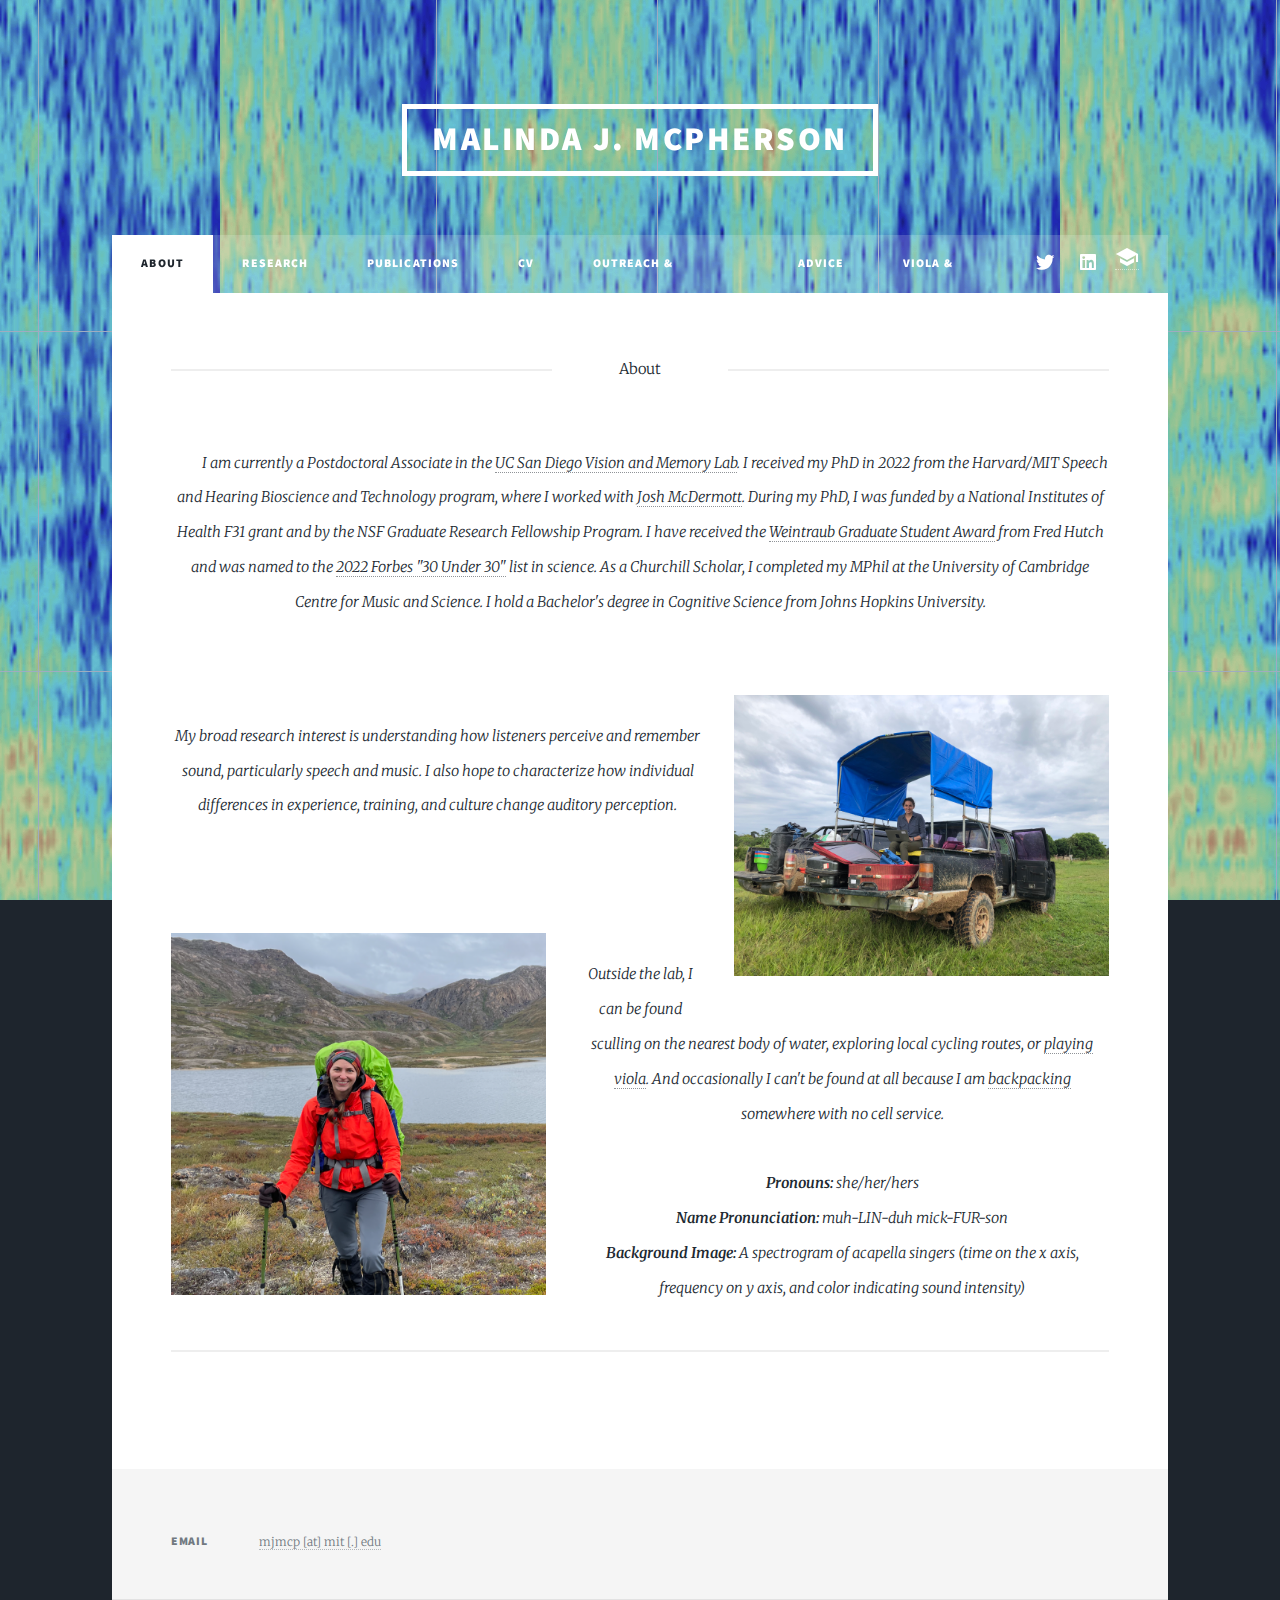
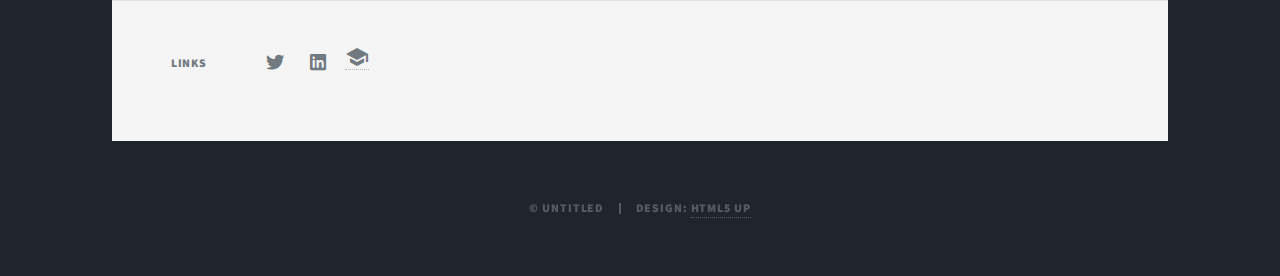
==== index.html @ 3174f9d4 "favicon2" ====
<!DOCTYPE HTML>
<!--
	Massively by HTML5 UP
	html5up.net | @ajlkn
	Free for personal and commercial use under the CCA 3.0 license (html5up.net/license)
-->
<html>
	<head>
		<title>Malinda J. McPherson</title>
		<meta charset="utf-8" />
		<meta name="viewport" content="width=device-width, initial-scale=1, user-scalable=no" />
		<link rel="stylesheet" href="assets/css/main.css" />
		<noscript><link rel="stylesheet" href="assets/css/noscript.css" /></noscript>
		 <link rel="icon" type="image/x-icon" href="/favicon.ico"/>
		<meta name="viewport" content="width=device-width, initial-scale=1">
<link href="https://fonts.googleapis.com/icon?family=Material+Icons" rel="stylesheet">
	</head>
	<body class="is-preload">

		<!-- Wrapper -->
			<div id="wrapper" class="fade-in">

				<!-- Intro -->
				<!--	<div id="intro"> -->
				<!--		<h1>Malinda J. McPherson </h1> -->
				<!--		<p>Postdoctoral Associate in the UC San Diego Department of Psychology </p> -->
				<!--		<ul class="actions"> -->
				<!--			<li><a href="#header" class="button icon solid solo fa-arrow-down scrolly">Continue</a></li> -->
				<!--		</ul> -->
				<!--	</div> -->

				<!-- Header -->
					<header id="header">
						<a href="index.html" class="logo">Malinda J. McPherson</a>
					</header>

				<!-- Nav -->
					<nav id="nav">
						<ul class="links">
							<li class="active"><a href="index.html">About</a></li>
							<li><a href="Research.html">Research</a></li>
							<li> <a href="Publications.html">Publications</a></li>
							<li><a href="CV.html">CV</a></li>
							
							<li><a href="MediaOutreach.html">Outreach & Diversity</a></li>
							<li><a href="Advice.html">Advice</a></li>
							<li><a href="ViolaHiking.html">Viola & Hiking</a></li>
							
						</ul>
						<ul class="icons">
							<li><a href="https://twitter.com/malindajmcp?lang=en" class="icon brands fa-twitter"><span class="label">Twitter</span></a></li>
							<li><a href="https://www.linkedin.com/in/malinda-mcpherson" class="icon brands fa-linkedin"><span class="label">LinkedIn</span></a></li>
							<li><a href="https://scholar.google.com/citations?user=5O_erh4AAAAJ&hl=en" <span class="material-icons">&#xe80c;</span></a></li>
						</ul>
					</nav>

				<!-- Main -->
					<div id="main">

						<!-- Featured Post -->
							<article class="post featured">
								<header class="major">
									<span class="date">About</span>
						

<p><span class="image left"><img src="https://imageio.forbes.com/specials-images/imageserve/6191e6ea2c04286531047632/0x0.jpg" alt="" /></span>  I am currently a Postdoctoral Associate in the <a href="https://bradylab.ucsd.edu/"> UC San Diego Vision and Memory Lab</a>. I received my PhD in 2022 from the Harvard/MIT Speech and Hearing Bioscience and Technology program, where I worked with <a href="https://mcdermottlab.mit.edu/" >Josh McDermott</a>. During my PhD, I was funded by a National Institutes of Health F31 grant and by the NSF Graduate Research Fellowship Program. I have received the <a href="
https://www.fredhutch.org/en/research/divisions/basic-sciences-division/weintraub-graduate-student-award.html?gclid=Cj0KCQjwio6XBhCMARIsAC0u9aFfVihyy6JVhM_J-ZXAPokF44Lh88xKuWOvXRa7j6eQ55IfFQcJ9gwaAkeOEALw_wcB" >Weintraub Graduate Student Award</a> from Fred Hutch and was named to the <a href="https://www.forbes.com/profile/malinda-mcpherson/" >2022 Forbes "30 Under 30"</a> list in science. As a Churchill Scholar, I completed my MPhil at the University of Cambridge Centre for Music and Science. I hold a Bachelor's degree in Cognitive Science from Johns Hopkins University.<br> <br></p>

									
<p><span class="image right"><img src="HikingPhotos/IMG_3523.jpeg" alt="" /></span> <br> My broad research interest is understanding how listeners perceive and remember sound, particularly speech and music. I also hope to characterize how individual differences in experience, training, and culture change auditory perception. <br>  <br>  <br></a> 


									</p>
									<p><span class="image left"><img src="images/HIking.png" alt="" /></span> <br>  Outside the lab, I can be found sculling on the nearest body of water, exploring local cycling routes, or <a href="https://www.malindajmcpherson.com/ViolaHiking.html">playing viola</a>. And occasionally I can't be found at all because I am <a href="https://www.malindajmcpherson.com/ViolaHiking.html#hiking">backpacking</a> somewhere with no cell service. 
<br> <br> 
										<b>Pronouns: </b>she/her/hers
										
										 <br>
										<b>Name Pronunciation: </b> muh-LIN-duh mick-FUR-son
										<br> 
										<i> <b>Background Image: </b>A spectrogram of acapella singers (time on the x axis, frequency on y axis, and color indicating sound intensity)</i>
									</p>

									<hr />
									
								</header>
								
							</article>

						

						<!-- Footer -->
							

					</div>

				<!-- Footer -->
					<footer id="footer">
						<!--<section>
							<form method="post" action="#">
								<div class="fields">
									<div class="field">
										<label for="name">Name</label>
										<input type="text" name="name" id="name" />
									</div>
									<div class="field">
										<label for="email">Email</label>
										<input type="text" name="email" id="email" />
									</div>
									<div class="field">
										<label for="message">Message</label>
										<textarea name="message" id="message" rows="3"></textarea>
									</div>
								</div>
								<ul class="actions">
									<li><input type="submit" value="Send Message" /></li>
								</ul>
							</form>
						</section>  -->
						<section class="split contact">
						<!--	<section class="alt">
								<h3>Address</h3>
								<p>1234 Somewhere Road #87257<br />
								Nashville, TN 00000-0000</p>
							</section>
							<section>
								<h3>Phone</h3>
								<p><a href="#">(000) 000-0000</a></p>
							</section> -->
							<section>
								<h3>Email</h3>
								<p><a href="#">mjmcp [at] mit [.] edu</a></p>
							</section>
							<section>
								<h3>Links</h3>
								<ul class="icons">
							<li><a href="https://twitter.com/malindajmcp?lang=en" class="icon brands fa-twitter"><span class="label">Twitter</span></a></li>
							<li><a href="https://www.linkedin.com/in/malinda-mcpherson" class="icon brands fa-linkedin"><span class="label">LinkedIn</span></a></li>
							<li><a href="https://scholar.google.com/citations?user=5O_erh4AAAAJ&hl=en" <span class="material-icons">&#xe80c;</span></a></li>
						</ul>
							</section>
						</section>
					</footer>

				<!-- Copyright -->
					<div id="copyright">
						<ul><li>&copy; Untitled</li><li>Design: <a href="https://html5up.net">HTML5 UP</a></li></ul>
					</div>

			</div>

		<!-- Scripts -->
			<script src="assets/js/jquery.min.js"></script>
			<script src="assets/js/jquery.scrollex.min.js"></script>
			<script src="assets/js/jquery.scrolly.min.js"></script>
			<script src="assets/js/browser.min.js"></script>
			<script src="assets/js/breakpoints.min.js"></script>
			<script src="assets/js/util.js"></script>
			<script src="assets/js/main.js"></script>

	</body>
</html>
---- assets/css/main.css ----
@import url(fontawesome-all.min.css);
@import url("https://fonts.googleapis.com/css?family=Merriweather:300,700,300italic,700italic|Source+Sans+Pro:900");

/*
	Massively by HTML5 UP
	html5up.net | @ajlkn
	Free for personal and commercial use under the CCA 3.0 license (html5up.net/license)
*/

html, body, div, span, applet, object,
iframe, h1, h2, h3, h4, h5, h6, p, blockquote,
pre, a, abbr, acronym, address, big, cite,
code, del, dfn, em, img, ins, kbd, q, s, samp,
small, strike, strong, sub, sup, tt, var, b,
u, i, center, dl, dt, dd, ol, ul, li, fieldset,
form, label, legend, table, caption, tbody,
tfoot, thead, tr, th, td, article, aside,
canvas, details, embed, figure, figcaption,
footer, header, hgroup, menu, nav, output, ruby,
section, summary, time, mark, audio, video {
	margin: 0;
	padding: 0;
	border: 0;
	font-size: 100%;
	font: inherit;
	vertical-align: baseline;}

article, aside, details, figcaption, figure,
footer, header, hgroup, menu, nav, section {
	display: block;}

body {
	line-height: .5;
}

ol, ul {
	list-style: none;
}

blockquote, q {
	quotes: none;
}

	blockquote:before, blockquote:after, q:before, q:after {
		content: '';
		content: none;
	}

table {
	border-collapse: collapse;
	border-spacing: 0;
}

body {
	-webkit-text-size-adjust: none;
}

mark {
	background-color: transparent;
	color: inherit;
}

input::-moz-focus-inner {
	border: 0;
	padding: 0;
}

input, select, textarea {
	-moz-appearance: none;
	-webkit-appearance: none;
	-ms-appearance: none;
	appearance: none;
}

/* Basic */

	@-ms-viewport {
		width: device-width;
	}

	body {
		-ms-overflow-style: scrollbar;
	}

	@media screen and (max-width: 480px) {

		html, body {
			min-width: 320px;
		}

	}

	html {
		box-sizing: border-box;
	}

	*, *:before, *:after {
		box-sizing: inherit;
	}

	body {
		background-color: #1e252d;
	}

		body.is-preload *, body.is-preload *:before, body.is-preload *:after {
			-moz-animation: none !important;
			-webkit-animation: none !important;
			-ms-animation: none !important;
			animation: none !important;
			-moz-transition: none !important;
			-webkit-transition: none !important;
			-ms-transition: none !important;
			transition: none !important;
		}

/* Type */

	html {
		font-size: 16pt;
	}

		@media screen and (max-width: 1680px) {

			html {
				font-size: 12pt;
			}

		}

		@media screen and (max-width: 1280px) {

			html {
				font-size: 11pt;
			}

		}

		@media screen and (max-width: 360px) {

			html {
				font-size: 10pt;
			}

		}

	body {
		color: #212931;
	}

	body, input, select, textarea {
		font-family: "Merriweather", Georgia, serif;
		font-weight: 300;
		font-size: 1rem;
		line-height: 2.375;
	}

	a {
		-moz-transition: color 0.2s ease-in-out, background-color 0.2s ease-in-out, border-color 0.2s ease-in-out, box-shadow 0.2s ease-in-out;
		-webkit-transition: color 0.2s ease-in-out, background-color 0.2s ease-in-out, border-color 0.2s ease-in-out, box-shadow 0.2s ease-in-out;
		-ms-transition: color 0.2s ease-in-out, background-color 0.2s ease-in-out, border-color 0.2s ease-in-out, box-shadow 0.2s ease-in-out;
		transition: color 0.2s ease-in-out, background-color 0.2s ease-in-out, border-color 0.2s ease-in-out, box-shadow 0.2s ease-in-out;
		border-bottom: dotted 1px;
		text-decoration: none;
	}

		a:hover {
			border-bottom-color: transparent;
		}

	strong, b {
		font-weight: 600;
	}

	em, i {
		font-style: italic;
	}

	p {
		text-align: justify;
		margin: 0 0 2rem 0;
	}

	h1, h2, h3, h4, h5, h6 {
		font-family: "Source Sans Pro", Helvetica, sans-serif;
		font-weight: 900;
		line-height: 1.5;
		letter-spacing: 0.075em;
		text-transform: uppercase;
		margin: 0 0 1rem 0;
	}

		h1 a, h2 a, h3 a, h4 a, h5 a, h6 a {
			border-bottom: 0;
			color: inherit;
			text-decoration: none;
		}

	h1 {
		font-size: 4rem;
		line-height: 1.1;
		margin: 0 0 2rem 0;
	}

	h2 {
		font-size: 1.75rem;
		line-height: 1.3;
		margin: 0 0 1.5rem 0;
	}

	h3 {
		font-size: 1.25rem;
		margin: 0 0 1.5rem 0;
	}

	h4 {
		font-size: 1rem;
	}

	h5 {
		font-size: 0.9rem;
	}

	h6 {
		font-size: 0.8rem;
	}

	sub {
		font-size: 0.8rem;
		position: relative;
		top: 0.5rem;
	}

	sup {
		font-size: 0.8rem;
		position: relative;
		top: -0.5rem;
	}

	blockquote {
		border-left: solid 4px;
		font-style: normal;
		margin: 0 0 2rem 0;
		line-height: normal;
		padding: 0.5rem 0 0.5rem 2rem;
	}

	code {
		border: solid 2px;
		font-family: "Courier New", monospace;
		font-size: 0.9rem;
		margin: 0 0.25rem;
		padding: 0.25rem 0.65rem;
	}

	pre {
		-webkit-overflow-scrolling: touch;
		font-family: "Courier New", monospace;
		font-size: 0.9rem;
		margin: 0 0 2rem 0;
	}

		pre code {
			display: block;
			line-height: 1.75;
			padding: 1rem 1.5rem;
			overflow-x: auto;
		}

	hr {
		border: 0;
		border-bottom: solid 2px;
		margin: 3rem 0;
	}

		hr.major {
			margin: 5rem 0;
		}

	.align-left {
		text-align: left;
	}

	.align-center {
		text-align: center;
	}

	.align-right {
		text-align: right;
	}

	input, select, textarea {
		color: #212931;
	}

	a {
		color: #212931;
		border-bottom-color: rgba(33, 41, 49, 0.5);
	}

		a:hover {
			border-bottom-color: transparent;
			color: #18bfef !important;
		}

	strong, b {
		color: #212931;
	}

	h1, h2, h3, h4, h5, h6 {
		color: #212931;
	}

	blockquote {
		border-left-color: #eeeeee;
	}

	code {
		background: rgba(220, 220, 220, 0.25);
		border-color: #eeeeee;
	}

	hr {
		border-bottom-color: #eeeeee;
	}

/* Row */

	.row {
		display: flex;
		flex-wrap: wrap;
		box-sizing: border-box;
		align-items: stretch;
	}

		.row > * {
			box-sizing: border-box;
		}

		.row.gtr-uniform > * > :last-child {
			margin-bottom: 0;
		}

		.row.aln-left {
			justify-content: flex-start;
		}

		.row.aln-center {
			justify-content: center;
		}

		.row.aln-right {
			justify-content: flex-end;
		}

		.row.aln-top {
			align-items: flex-start;
		}

		.row.aln-middle {
			align-items: center;
		}

		.row.aln-bottom {
			align-items: flex-end;
		}

		.row > .imp {
			order: -1;
		}

		.row > .col-1 {
			width: 8.33333%;
		}

		.row > .off-1 {
			margin-left: 8.33333%;
		}

		.row > .col-2 {
			width: 16.66667%;
		}

		.row > .off-2 {
			margin-left: 16.66667%;
		}

		.row > .col-3 {
			width: 25%;
		}

		.row > .off-3 {
			margin-left: 25%;
		}

		.row > .col-4 {
			width: 33.33333%;
		}

		.row > .off-4 {
			margin-left: 33.33333%;
		}

		.row > .col-5 {
			width: 41.66667%;
		}

		.row > .off-5 {
			margin-left: 41.66667%;
		}

		.row > .col-6 {
			width: 50%;
		}

		.row > .off-6 {
			margin-left: 50%;
		}

		.row > .col-7 {
			width: 58.33333%;
		}

		.row > .off-7 {
			margin-left: 58.33333%;
		}

		.row > .col-8 {
			width: 66.66667%;
		}

		.row > .off-8 {
			margin-left: 66.66667%;
		}

		.row > .col-9 {
			width: 75%;
		}

		.row > .off-9 {
			margin-left: 75%;
		}

		.row > .col-10 {
			width: 83.33333%;
		}

		.row > .off-10 {
			margin-left: 83.33333%;
		}

		.row > .col-11 {
			width: 91.66667%;
		}

		.row > .off-11 {
			margin-left: 91.66667%;
		}

		.row > .col-12 {
			width: 100%;
		}

		.row > .off-12 {
			margin-left: 100%;
		}

		.row.gtr-0 {
			margin-top: 0;
			margin-left: 0rem;
		}

			.row.gtr-0 > * {
				padding: 0 0 0 0rem;
			}

			.row.gtr-0.gtr-uniform {
				margin-top: 0rem;
			}

				.row.gtr-0.gtr-uniform > * {
					padding-top: 0rem;
				}

		.row.gtr-25 {
			margin-top: 0;
			margin-left: -0.375rem;
		}

			.row.gtr-25 > * {
				padding: 0 0 0 0.375rem;
			}

			.row.gtr-25.gtr-uniform {
				margin-top: -0.375rem;
			}

				.row.gtr-25.gtr-uniform > * {
					padding-top: 0.375rem;
				}

		.row.gtr-50 {
			margin-top: 0;
			margin-left: -0.75rem;
		}

			.row.gtr-50 > * {
				padding: 0 0 0 0.75rem;
			}

			.row.gtr-50.gtr-uniform {
				margin-top: -0.75rem;
			}

				.row.gtr-50.gtr-uniform > * {
					padding-top: 0.75rem;
				}

		.row {
			margin-top: 0;
			margin-left: -1.5rem;
		}

			.row > * {
				padding: 0 0 0 1.5rem;
			}

			.row.gtr-uniform {
				margin-top: -1.5rem;
			}

				.row.gtr-uniform > * {
					padding-top: 1.5rem;
				}

		.row.gtr-150 {
			margin-top: 0;
			margin-left: -2.25rem;
		}

			.row.gtr-150 > * {
				padding: 0 0 0 2.25rem;
			}

			.row.gtr-150.gtr-uniform {
				margin-top: -2.25rem;
			}

				.row.gtr-150.gtr-uniform > * {
					padding-top: 2.25rem;
				}

		.row.gtr-200 {
			margin-top: 0;
			margin-left: -3rem;
		}

			.row.gtr-200 > * {
				padding: 0 0 0 3rem;
			}

			.row.gtr-200.gtr-uniform {
				margin-top: -3rem;
			}

				.row.gtr-200.gtr-uniform > * {
					padding-top: 3rem;
				}

		@media screen and (max-width: 1680px) {

			.row {
				display: flex;
				flex-wrap: wrap;
				box-sizing: border-box;
				align-items: stretch;
			}

				.row > * {
					box-sizing: border-box;
				}

				.row.gtr-uniform > * > :last-child {
					margin-bottom: 0;
				}

				.row.aln-left {
					justify-content: flex-start;
				}

				.row.aln-center {
					justify-content: center;
				}

				.row.aln-right {
					justify-content: flex-end;
				}

				.row.aln-top {
					align-items: flex-start;
				}

				.row.aln-middle {
					align-items: center;
				}

				.row.aln-bottom {
					align-items: flex-end;
				}

				.row > .imp-xlarge {
					order: -1;
				}

				.row > .col-1-xlarge {
					width: 8.33333%;
				}

				.row > .off-1-xlarge {
					margin-left: 8.33333%;
				}

				.row > .col-2-xlarge {
					width: 16.66667%;
				}

				.row > .off-2-xlarge {
					margin-left: 16.66667%;
				}

				.row > .col-3-xlarge {
					width: 25%;
				}

				.row > .off-3-xlarge {
					margin-left: 25%;
				}

				.row > .col-4-xlarge {
					width: 33.33333%;
				}

				.row > .off-4-xlarge {
					margin-left: 33.33333%;
				}

				.row > .col-5-xlarge {
					width: 41.66667%;
				}

				.row > .off-5-xlarge {
					margin-left: 41.66667%;
				}

				.row > .col-6-xlarge {
					width: 50%;
				}

				.row > .off-6-xlarge {
					margin-left: 50%;
				}

				.row > .col-7-xlarge {
					width: 58.33333%;
				}

				.row > .off-7-xlarge {
					margin-left: 58.33333%;
				}

				.row > .col-8-xlarge {
					width: 66.66667%;
				}

				.row > .off-8-xlarge {
					margin-left: 66.66667%;
				}

				.row > .col-9-xlarge {
					width: 75%;
				}

				.row > .off-9-xlarge {
					margin-left: 75%;
				}

				.row > .col-10-xlarge {
					width: 83.33333%;
				}

				.row > .off-10-xlarge {
					margin-left: 83.33333%;
				}

				.row > .col-11-xlarge {
					width: 91.66667%;
				}

				.row > .off-11-xlarge {
					margin-left: 91.66667%;
				}

				.row > .col-12-xlarge {
					width: 100%;
				}

				.row > .off-12-xlarge {
					margin-left: 100%;
				}

				.row.gtr-0 {
					margin-top: 0;
					margin-left: 0rem;
				}

					.row.gtr-0 > * {
						padding: 0 0 0 0rem;
					}

					.row.gtr-0.gtr-uniform {
						margin-top: 0rem;
					}

						.row.gtr-0.gtr-uniform > * {
							padding-top: 0rem;
						}

				.row.gtr-25 {
					margin-top: 0;
					margin-left: -0.375rem;
				}

					.row.gtr-25 > * {
						padding: 0 0 0 0.375rem;
					}

					.row.gtr-25.gtr-uniform {
						margin-top: -0.375rem;
					}

						.row.gtr-25.gtr-uniform > * {
							padding-top: 0.375rem;
						}

				.row.gtr-50 {
					margin-top: 0;
					margin-left: -0.75rem;
				}

					.row.gtr-50 > * {
						padding: 0 0 0 0.75rem;
					}

					.row.gtr-50.gtr-uniform {
						margin-top: -0.75rem;
					}

						.row.gtr-50.gtr-uniform > * {
							padding-top: 0.75rem;
						}

				.row {
					margin-top: 0;
					margin-left: -1.5rem;
				}

					.row > * {
						padding: 0 0 0 1.5rem;
					}

					.row.gtr-uniform {
						margin-top: -1.5rem;
					}

						.row.gtr-uniform > * {
							padding-top: 1.5rem;
						}

				.row.gtr-150 {
					margin-top: 0;
					margin-left: -2.25rem;
				}

					.row.gtr-150 > * {
						padding: 0 0 0 2.25rem;
					}

					.row.gtr-150.gtr-uniform {
						margin-top: -2.25rem;
					}

						.row.gtr-150.gtr-uniform > * {
							padding-top: 2.25rem;
						}

				.row.gtr-200 {
					margin-top: 0;
					margin-left: -3rem;
				}

					.row.gtr-200 > * {
						padding: 0 0 0 3rem;
					}

					.row.gtr-200.gtr-uniform {
						margin-top: -3rem;
					}

						.row.gtr-200.gtr-uniform > * {
							padding-top: 3rem;
						}

		}

		@media screen and (max-width: 1280px) {

			.row {
				display: flex;
				flex-wrap: wrap;
				box-sizing: border-box;
				align-items: stretch;
			}

				.row > * {
					box-sizing: border-box;
				}

				.row.gtr-uniform > * > :last-child {
					margin-bottom: 0;
				}

				.row.aln-left {
					justify-content: flex-start;
				}

				.row.aln-center {
					justify-content: center;
				}

				.row.aln-right {
					justify-content: flex-end;
				}

				.row.aln-top {
					align-items: flex-start;
				}

				.row.aln-middle {
					align-items: center;
				}

				.row.aln-bottom {
					align-items: flex-end;
				}

				.row > .imp-large {
					order: -1;
				}

				.row > .col-1-large {
					width: 8.33333%;
				}

				.row > .off-1-large {
					margin-left: 8.33333%;
				}

				.row > .col-2-large {
					width: 16.66667%;
				}

				.row > .off-2-large {
					margin-left: 16.66667%;
				}

				.row > .col-3-large {
					width: 25%;
				}

				.row > .off-3-large {
					margin-left: 25%;
				}

				.row > .col-4-large {
					width: 33.33333%;
				}

				.row > .off-4-large {
					margin-left: 33.33333%;
				}

				.row > .col-5-large {
					width: 41.66667%;
				}

				.row > .off-5-large {
					margin-left: 41.66667%;
				}

				.row > .col-6-large {
					width: 50%;
				}

				.row > .off-6-large {
					margin-left: 50%;
				}

				.row > .col-7-large {
					width: 58.33333%;
				}

				.row > .off-7-large {
					margin-left: 58.33333%;
				}

				.row > .col-8-large {
					width: 66.66667%;
				}

				.row > .off-8-large {
					margin-left: 66.66667%;
				}

				.row > .col-9-large {
					width: 75%;
				}

				.row > .off-9-large {
					margin-left: 75%;
				}

				.row > .col-10-large {
					width: 83.33333%;
				}

				.row > .off-10-large {
					margin-left: 83.33333%;
				}

				.row > .col-11-large {
					width: 91.66667%;
				}

				.row > .off-11-large {
					margin-left: 91.66667%;
				}

				.row > .col-12-large {
					width: 100%;
				}

				.row > .off-12-large {
					margin-left: 100%;
				}

				.row.gtr-0 {
					margin-top: 0;
					margin-left: 0rem;
				}

					.row.gtr-0 > * {
						padding: 0 0 0 0rem;
					}

					.row.gtr-0.gtr-uniform {
						margin-top: 0rem;
					}

						.row.gtr-0.gtr-uniform > * {
							padding-top: 0rem;
						}

				.row.gtr-25 {
					margin-top: 0;
					margin-left: -0.375rem;
				}

					.row.gtr-25 > * {
						padding: 0 0 0 0.375rem;
					}

					.row.gtr-25.gtr-uniform {
						margin-top: -0.375rem;
					}

						.row.gtr-25.gtr-uniform > * {
							padding-top: 0.375rem;
						}

				.row.gtr-50 {
					margin-top: 0;
					margin-left: -0.75rem;
				}

					.row.gtr-50 > * {
						padding: 0 0 0 0.75rem;
					}

					.row.gtr-50.gtr-uniform {
						margin-top: -0.75rem;
					}

						.row.gtr-50.gtr-uniform > * {
							padding-top: 0.75rem;
						}

				.row {
					margin-top: 0;
					margin-left: -1.5rem;
				}

					.row > * {
						padding: 0 0 0 1.5rem;
					}

					.row.gtr-uniform {
						margin-top: -1.5rem;
					}

						.row.gtr-uniform > * {
							padding-top: 1.5rem;
						}

				.row.gtr-150 {
					margin-top: 0;
					margin-left: -2.25rem;
				}

					.row.gtr-150 > * {
						padding: 0 0 0 2.25rem;
					}

					.row.gtr-150.gtr-uniform {
						margin-top: -2.25rem;
					}

						.row.gtr-150.gtr-uniform > * {
							padding-top: 2.25rem;
						}

				.row.gtr-200 {
					margin-top: 0;
					margin-left: -3rem;
				}

					.row.gtr-200 > * {
						padding: 0 0 0 3rem;
					}

					.row.gtr-200.gtr-uniform {
						margin-top: -3rem;
					}

						.row.gtr-200.gtr-uniform > * {
							padding-top: 3rem;
						}

		}

		@media screen and (max-width: 980px) {

			.row {
				display: flex;
				flex-wrap: wrap;
				box-sizing: border-box;
				align-items: stretch;
			}

				.row > * {
					box-sizing: border-box;
				}

				.row.gtr-uniform > * > :last-child {
					margin-bottom: 0;
				}

				.row.aln-left {
					justify-content: flex-start;
				}

				.row.aln-center {
					justify-content: center;
				}

				.row.aln-right {
					justify-content: flex-end;
				}

				.row.aln-top {
					align-items: flex-start;
				}

				.row.aln-middle {
					align-items: center;
				}

				.row.aln-bottom {
					align-items: flex-end;
				}

				.row > .imp-medium {
					order: -1;
				}

				.row > .col-1-medium {
					width: 8.33333%;
				}

				.row > .off-1-medium {
					margin-left: 8.33333%;
				}

				.row > .col-2-medium {
					width: 16.66667%;
				}

				.row > .off-2-medium {
					margin-left: 16.66667%;
				}

				.row > .col-3-medium {
					width: 25%;
				}

				.row > .off-3-medium {
					margin-left: 25%;
				}

				.row > .col-4-medium {
					width: 33.33333%;
				}

				.row > .off-4-medium {
					margin-left: 33.33333%;
				}

				.row > .col-5-medium {
					width: 41.66667%;
				}

				.row > .off-5-medium {
					margin-left: 41.66667%;
				}

				.row > .col-6-medium {
					width: 50%;
				}

				.row > .off-6-medium {
					margin-left: 50%;
				}

				.row > .col-7-medium {
					width: 58.33333%;
				}

				.row > .off-7-medium {
					margin-left: 58.33333%;
				}

				.row > .col-8-medium {
					width: 66.66667%;
				}

				.row > .off-8-medium {
					margin-left: 66.66667%;
				}

				.row > .col-9-medium {
					width: 75%;
				}

				.row > .off-9-medium {
					margin-left: 75%;
				}

				.row > .col-10-medium {
					width: 83.33333%;
				}

				.row > .off-10-medium {
					margin-left: 83.33333%;
				}

				.row > .col-11-medium {
					width: 91.66667%;
				}

				.row > .off-11-medium {
					margin-left: 91.66667%;
				}

				.row > .col-12-medium {
					width: 100%;
				}

				.row > .off-12-medium {
					margin-left: 100%;
				}

				.row.gtr-0 {
					margin-top: 0;
					margin-left: 0rem;
				}

					.row.gtr-0 > * {
						padding: 0 0 0 0rem;
					}

					.row.gtr-0.gtr-uniform {
						margin-top: 0rem;
					}

						.row.gtr-0.gtr-uniform > * {
							padding-top: 0rem;
						}

				.row.gtr-25 {
					margin-top: 0;
					margin-left: -0.375rem;
				}

					.row.gtr-25 > * {
						padding: 0 0 0 0.375rem;
					}

					.row.gtr-25.gtr-uniform {
						margin-top: -0.375rem;
					}

						.row.gtr-25.gtr-uniform > * {
							padding-top: 0.375rem;
						}

				.row.gtr-50 {
					margin-top: 0;
					margin-left: -0.75rem;
				}

					.row.gtr-50 > * {
						padding: 0 0 0 0.75rem;
					}

					.row.gtr-50.gtr-uniform {
						margin-top: -0.75rem;
					}

						.row.gtr-50.gtr-uniform > * {
							padding-top: 0.75rem;
						}

				.row {
					margin-top: 0;
					margin-left: -1.5rem;
				}

					.row > * {
						padding: 0 0 0 1.5rem;
					}

					.row.gtr-uniform {
						margin-top: -1.5rem;
					}

						.row.gtr-uniform > * {
							padding-top: 1.5rem;
						}

				.row.gtr-150 {
					margin-top: 0;
					margin-left: -2.25rem;
				}

					.row.gtr-150 > * {
						padding: 0 0 0 2.25rem;
					}

					.row.gtr-150.gtr-uniform {
						margin-top: -2.25rem;
					}

						.row.gtr-150.gtr-uniform > * {
							padding-top: 2.25rem;
						}

				.row.gtr-200 {
					margin-top: 0;
					margin-left: -3rem;
				}

					.row.gtr-200 > * {
						padding: 0 0 0 3rem;
					}

					.row.gtr-200.gtr-uniform {
						margin-top: -3rem;
					}

						.row.gtr-200.gtr-uniform > * {
							padding-top: 3rem;
						}

		}

		@media screen and (max-width: 736px) {

			.row {
				display: flex;
				flex-wrap: wrap;
				box-sizing: border-box;
				align-items: stretch;
			}

				.row > * {
					box-sizing: border-box;
				}

				.row.gtr-uniform > * > :last-child {
					margin-bottom: 0;
				}

				.row.aln-left {
					justify-content: flex-start;
				}

				.row.aln-center {
					justify-content: center;
				}

				.row.aln-right {
					justify-content: flex-end;
				}

				.row.aln-top {
					align-items: flex-start;
				}

				.row.aln-middle {
					align-items: center;
				}

				.row.aln-bottom {
					align-items: flex-end;
				}

				.row > .imp-small {
					order: -1;
				}

				.row > .col-1-small {
					width: 8.33333%;
				}

				.row > .off-1-small {
					margin-left: 8.33333%;
				}

				.row > .col-2-small {
					width: 16.66667%;
				}

				.row > .off-2-small {
					margin-left: 16.66667%;
				}

				.row > .col-3-small {
					width: 25%;
				}

				.row > .off-3-small {
					margin-left: 25%;
				}

				.row > .col-4-small {
					width: 33.33333%;
				}

				.row > .off-4-small {
					margin-left: 33.33333%;
				}

				.row > .col-5-small {
					width: 41.66667%;
				}

				.row > .off-5-small {
					margin-left: 41.66667%;
				}

				.row > .col-6-small {
					width: 50%;
				}

				.row > .off-6-small {
					margin-left: 50%;
				}

				.row > .col-7-small {
					width: 58.33333%;
				}

				.row > .off-7-small {
					margin-left: 58.33333%;
				}

				.row > .col-8-small {
					width: 66.66667%;
				}

				.row > .off-8-small {
					margin-left: 66.66667%;
				}

				.row > .col-9-small {
					width: 75%;
				}

				.row > .off-9-small {
					margin-left: 75%;
				}

				.row > .col-10-small {
					width: 83.33333%;
				}

				.row > .off-10-small {
					margin-left: 83.33333%;
				}

				.row > .col-11-small {
					width: 91.66667%;
				}

				.row > .off-11-small {
					margin-left: 91.66667%;
				}

				.row > .col-12-small {
					width: 100%;
				}

				.row > .off-12-small {
					margin-left: 100%;
				}

				.row.gtr-0 {
					margin-top: 0;
					margin-left: 0rem;
				}

					.row.gtr-0 > * {
						padding: 0 0 0 0rem;
					}

					.row.gtr-0.gtr-uniform {
						margin-top: 0rem;
					}

						.row.gtr-0.gtr-uniform > * {
							padding-top: 0rem;
						}

				.row.gtr-25 {
					margin-top: 0;
					margin-left: -0.375rem;
				}

					.row.gtr-25 > * {
						padding: 0 0 0 0.375rem;
					}

					.row.gtr-25.gtr-uniform {
						margin-top: -0.375rem;
					}

						.row.gtr-25.gtr-uniform > * {
							padding-top: 0.375rem;
						}

				.row.gtr-50 {
					margin-top: 0;
					margin-left: -0.75rem;
				}

					.row.gtr-50 > * {
						padding: 0 0 0 0.75rem;
					}

					.row.gtr-50.gtr-uniform {
						margin-top: -0.75rem;
					}

						.row.gtr-50.gtr-uniform > * {
							padding-top: 0.75rem;
						}

				.row {
					margin-top: 0;
					margin-left: -1.5rem;
				}

					.row > * {
						padding: 0 0 0 1.5rem;
					}

					.row.gtr-uniform {
						margin-top: -1.5rem;
					}

						.row.gtr-uniform > * {
							padding-top: 1.5rem;
						}

				.row.gtr-150 {
					margin-top: 0;
					margin-left: -2.25rem;
				}

					.row.gtr-150 > * {
						padding: 0 0 0 2.25rem;
					}

					.row.gtr-150.gtr-uniform {
						margin-top: -2.25rem;
					}

						.row.gtr-150.gtr-uniform > * {
							padding-top: 2.25rem;
						}

				.row.gtr-200 {
					margin-top: 0;
					margin-left: -3rem;
				}

					.row.gtr-200 > * {
						padding: 0 0 0 3rem;
					}

					.row.gtr-200.gtr-uniform {
						margin-top: -3rem;
					}

						.row.gtr-200.gtr-uniform > * {
							padding-top: 3rem;
						}

		}

		@media screen and (max-width: 480px) {

			.row {
				display: flex;
				flex-wrap: wrap;
				box-sizing: border-box;
				align-items: stretch;
			}

				.row > * {
					box-sizing: border-box;
				}

				.row.gtr-uniform > * > :last-child {
					margin-bottom: 0;
				}

				.row.aln-left {
					justify-content: flex-start;
				}

				.row.aln-center {
					justify-content: center;
				}

				.row.aln-right {
					justify-content: flex-end;
				}

				.row.aln-top {
					align-items: flex-start;
				}

				.row.aln-middle {
					align-items: center;
				}

				.row.aln-bottom {
					align-items: flex-end;
				}

				.row > .imp-xsmall {
					order: -1;
				}

				.row > .col-1-xsmall {
					width: 8.33333%;
				}

				.row > .off-1-xsmall {
					margin-left: 8.33333%;
				}

				.row > .col-2-xsmall {
					width: 16.66667%;
				}

				.row > .off-2-xsmall {
					margin-left: 16.66667%;
				}

				.row > .col-3-xsmall {
					width: 25%;
				}

				.row > .off-3-xsmall {
					margin-left: 25%;
				}

				.row > .col-4-xsmall {
					width: 33.33333%;
				}

				.row > .off-4-xsmall {
					margin-left: 33.33333%;
				}

				.row > .col-5-xsmall {
					width: 41.66667%;
				}

				.row > .off-5-xsmall {
					margin-left: 41.66667%;
				}

				.row > .col-6-xsmall {
					width: 50%;
				}

				.row > .off-6-xsmall {
					margin-left: 50%;
				}

				.row > .col-7-xsmall {
					width: 58.33333%;
				}

				.row > .off-7-xsmall {
					margin-left: 58.33333%;
				}

				.row > .col-8-xsmall {
					width: 66.66667%;
				}

				.row > .off-8-xsmall {
					margin-left: 66.66667%;
				}

				.row > .col-9-xsmall {
					width: 75%;
				}

				.row > .off-9-xsmall {
					margin-left: 75%;
				}

				.row > .col-10-xsmall {
					width: 83.33333%;
				}

				.row > .off-10-xsmall {
					margin-left: 83.33333%;
				}

				.row > .col-11-xsmall {
					width: 91.66667%;
				}

				.row > .off-11-xsmall {
					margin-left: 91.66667%;
				}

				.row > .col-12-xsmall {
					width: 100%;
				}

				.row > .off-12-xsmall {
					margin-left: 100%;
				}

				.row.gtr-0 {
					margin-top: 0;
					margin-left: 0rem;
				}

					.row.gtr-0 > * {
						padding: 0 0 0 0rem;
					}

					.row.gtr-0.gtr-uniform {
						margin-top: 0rem;
					}

						.row.gtr-0.gtr-uniform > * {
							padding-top: 0rem;
						}

				.row.gtr-25 {
					margin-top: 0;
					margin-left: -0.375rem;
				}

					.row.gtr-25 > * {
						padding: 0 0 0 0.375rem;
					}

					.row.gtr-25.gtr-uniform {
						margin-top: -0.375rem;
					}

						.row.gtr-25.gtr-uniform > * {
							padding-top: 0.375rem;
						}

				.row.gtr-50 {
					margin-top: 0;
					margin-left: -0.75rem;
				}

					.row.gtr-50 > * {
						padding: 0 0 0 0.75rem;
					}

					.row.gtr-50.gtr-uniform {
						margin-top: -0.75rem;
					}

						.row.gtr-50.gtr-uniform > * {
							padding-top: 0.75rem;
						}

				.row {
					margin-top: 0;
					margin-left: -1.5rem;
				}

					.row > * {
						padding: 0 0 0 1.5rem;
					}

					.row.gtr-uniform {
						margin-top: -1.5rem;
					}

						.row.gtr-uniform > * {
							padding-top: 1.5rem;
						}

				.row.gtr-150 {
					margin-top: 0;
					margin-left: -2.25rem;
				}

					.row.gtr-150 > * {
						padding: 0 0 0 2.25rem;
					}

					.row.gtr-150.gtr-uniform {
						margin-top: -2.25rem;
					}

						.row.gtr-150.gtr-uniform > * {
							padding-top: 2.25rem;
						}

				.row.gtr-200 {
					margin-top: 0;
					margin-left: -3rem;
				}

					.row.gtr-200 > * {
						padding: 0 0 0 3rem;
					}

					.row.gtr-200.gtr-uniform {
						margin-top: -3rem;
					}

						.row.gtr-200.gtr-uniform > * {
							padding-top: 3rem;
						}

		}

		@media screen and (max-width: 360px) {

			.row {
				display: flex;
				flex-wrap: wrap;
				box-sizing: border-box;
				align-items: stretch;
			}

				.row > * {
					box-sizing: border-box;
				}

				.row.gtr-uniform > * > :last-child {
					margin-bottom: 0;
				}

				.row.aln-left {
					justify-content: flex-start;
				}

				.row.aln-center {
					justify-content: center;
				}

				.row.aln-right {
					justify-content: flex-end;
				}

				.row.aln-top {
					align-items: flex-start;
				}

				.row.aln-middle {
					align-items: center;
				}

				.row.aln-bottom {
					align-items: flex-end;
				}

				.row > .imp-xxsmall {
					order: -1;
				}

				.row > .col-1-xxsmall {
					width: 8.33333%;
				}

				.row > .off-1-xxsmall {
					margin-left: 8.33333%;
				}

				.row > .col-2-xxsmall {
					width: 16.66667%;
				}

				.row > .off-2-xxsmall {
					margin-left: 16.66667%;
				}

				.row > .col-3-xxsmall {
					width: 25%;
				}

				.row > .off-3-xxsmall {
					margin-left: 25%;
				}

				.row > .col-4-xxsmall {
					width: 33.33333%;
				}

				.row > .off-4-xxsmall {
					margin-left: 33.33333%;
				}

				.row > .col-5-xxsmall {
					width: 41.66667%;
				}

				.row > .off-5-xxsmall {
					margin-left: 41.66667%;
				}

				.row > .col-6-xxsmall {
					width: 50%;
				}

				.row > .off-6-xxsmall {
					margin-left: 50%;
				}

				.row > .col-7-xxsmall {
					width: 58.33333%;
				}

				.row > .off-7-xxsmall {
					margin-left: 58.33333%;
				}

				.row > .col-8-xxsmall {
					width: 66.66667%;
				}

				.row > .off-8-xxsmall {
					margin-left: 66.66667%;
				}

				.row > .col-9-xxsmall {
					width: 75%;
				}

				.row > .off-9-xxsmall {
					margin-left: 75%;
				}

				.row > .col-10-xxsmall {
					width: 83.33333%;
				}

				.row > .off-10-xxsmall {
					margin-left: 83.33333%;
				}

				.row > .col-11-xxsmall {
					width: 91.66667%;
				}

				.row > .off-11-xxsmall {
					margin-left: 91.66667%;
				}

				.row > .col-12-xxsmall {
					width: 100%;
				}

				.row > .off-12-xxsmall {
					margin-left: 100%;
				}

				.row.gtr-0 {
					margin-top: 0;
					margin-left: 0rem;
				}

					.row.gtr-0 > * {
						padding: 0 0 0 0rem;
					}

					.row.gtr-0.gtr-uniform {
						margin-top: 0rem;
					}

						.row.gtr-0.gtr-uniform > * {
							padding-top: 0rem;
						}

				.row.gtr-25 {
					margin-top: 0;
					margin-left: -0.375rem;
				}

					.row.gtr-25 > * {
						padding: 0 0 0 0.375rem;
					}

					.row.gtr-25.gtr-uniform {
						margin-top: -0.375rem;
					}

						.row.gtr-25.gtr-uniform > * {
							padding-top: 0.375rem;
						}

				.row.gtr-50 {
					margin-top: 0;
					margin-left: -0.75rem;
				}

					.row.gtr-50 > * {
						padding: 0 0 0 0.75rem;
					}

					.row.gtr-50.gtr-uniform {
						margin-top: -0.75rem;
					}

						.row.gtr-50.gtr-uniform > * {
							padding-top: 0.75rem;
						}

				.row {
					margin-top: 0;
					margin-left: -1.5rem;
				}

					.row > * {
						padding: 0 0 0 1.5rem;
					}

					.row.gtr-uniform {
						margin-top: -1.5rem;
					}

						.row.gtr-uniform > * {
							padding-top: 1.5rem;
						}

				.row.gtr-150 {
					margin-top: 0;
					margin-left: -2.25rem;
				}

					.row.gtr-150 > * {
						padding: 0 0 0 2.25rem;
					}

					.row.gtr-150.gtr-uniform {
						margin-top: -2.25rem;
					}

						.row.gtr-150.gtr-uniform > * {
							padding-top: 2.25rem;
						}

				.row.gtr-200 {
					margin-top: 0;
					margin-left: -3rem;
				}

					.row.gtr-200 > * {
						padding: 0 0 0 3rem;
					}

					.row.gtr-200.gtr-uniform {
						margin-top: -3rem;
					}

						.row.gtr-200.gtr-uniform > * {
							padding-top: 3rem;
						}

		}

/* Box */

	.box {
		border: solid 2px;
		margin-bottom: 2rem;
		padding: 1.5rem;
	}

		.box > :last-child,
		.box > :last-child > :last-child,
		.box > :last-child > :last-child > :last-child {
			margin-bottom: 0;
		}

		.box.alt {
			border: 0;
			border-radius: 0;
			padding: 0;
		}

	.box {
		border-color: #eeeeee;
	}

/* Button */

	input[type="submit"],
	input[type="reset"],
	input[type="button"],
	button,
	.button {
		-moz-appearance: none;
		-webkit-appearance: none;
		-ms-appearance: none;
		appearance: none;
		-moz-transition: background-color 0.2s ease-in-out, box-shadow 0.2s ease-in-out, color 0.2s ease-in-out;
		-webkit-transition: background-color 0.2s ease-in-out, box-shadow 0.2s ease-in-out, color 0.2s ease-in-out;
		-ms-transition: background-color 0.2s ease-in-out, box-shadow 0.2s ease-in-out, color 0.2s ease-in-out;
		transition: background-color 0.2s ease-in-out, box-shadow 0.2s ease-in-out, color 0.2s ease-in-out;
		border: 0;
		border-radius: 0;
		cursor: pointer;
		display: inline-block;
		font-family: "Source Sans Pro", Helvetica, sans-serif;
		font-size: 0.8rem;
		font-weight: 900;
		letter-spacing: 0.075em;
		height: 3rem;
		line-height: 3rem;
		padding: 0 2rem;
		text-align: center;
		text-decoration: none;
		text-transform: uppercase;
		white-space: nowrap;
	}

		input[type="submit"].icon:before,
		input[type="reset"].icon:before,
		input[type="button"].icon:before,
		button.icon:before,
		.button.icon:before {
			margin-right: 0.5rem;
		}

		input[type="submit"].icon.solo,
		input[type="reset"].icon.solo,
		input[type="button"].icon.solo,
		button.icon.solo,
		.button.icon.solo {
			position: relative;
			width: 4rem;
			height: 4rem;
			line-height: 4rem;
			border-radius: 4rem;
			text-indent: 4rem;
			overflow: hidden;
			padding: 0;
			white-space: nowrap;
		}

			input[type="submit"].icon.solo:before,
			input[type="reset"].icon.solo:before,
			input[type="button"].icon.solo:before,
			button.icon.solo:before,
			.button.icon.solo:before {
				position: absolute;
				display: block;
				top: 0;
				left: 0;
				width: inherit;
				height: inherit;
				line-height: inherit;
				font-size: 1.25rem;
				margin-right: 0;
				text-align: center;
				text-indent: 0;
			}

		input[type="submit"].fit,
		input[type="reset"].fit,
		input[type="button"].fit,
		button.fit,
		.button.fit {
			width: 100%;
		}

		input[type="submit"].small,
		input[type="reset"].small,
		input[type="button"].small,
		button.small,
		.button.small {
			font-size: 0.7rem;
			height: 2.5rem;
			line-height: 2.5rem;
			padding: 0 1.5rem;
		}

		input[type="submit"].large,
		input[type="reset"].large,
		input[type="button"].large,
		button.large,
		.button.large {
			font-size: 0.9rem;
			height: 3.5rem;
			line-height: 3.5rem;
			padding: 0 2.75rem;
		}

		@media screen and (max-width: 980px) {

			input[type="submit"],
			input[type="reset"],
			input[type="button"],
			button,
			.button {
				font-size: 0.9rem;
				height: 3.25rem;
				line-height: 3.25rem;
			}

				input[type="submit"].large,
				input[type="reset"].large,
				input[type="button"].large,
				button.large,
				.button.large {
					font-size: 1rem;
					height: 3.75rem;
					line-height: 3.75rem;
				}

		}

		input[type="submit"].disabled, input[type="submit"]:disabled,
		input[type="reset"].disabled,
		input[type="reset"]:disabled,
		input[type="button"].disabled,
		input[type="button"]:disabled,
		button.disabled,
		button:disabled,
		.button.disabled,
		.button:disabled {
			pointer-events: none;
			opacity: 0.25;
		}

	input[type="submit"],
	input[type="reset"],
	input[type="button"],
	button,
	.button {
		background-color: transparent;
		box-shadow: inset 0 0 0 2px #212931;
		color: #212931 !important;
	}

		input[type="submit"]:hover,
		input[type="reset"]:hover,
		input[type="button"]:hover,
		button:hover,
		.button:hover {
			box-shadow: inset 0 0 0 2px #18bfef;
			color: #18bfef !important;
		}

		input[type="submit"].primary,
		input[type="reset"].primary,
		input[type="button"].primary,
		button.primary,
		.button.primary {
			background-color: #212931;
			box-shadow: none;
			color: #ffffff !important;
		}

			input[type="submit"].primary:hover,
			input[type="reset"].primary:hover,
			input[type="button"].primary:hover,
			button.primary:hover,
			.button.primary:hover {
				background-color: #18bfef;
			}

/* Form */

	form {
		margin: 0 0 2rem 0;
	}

		form > :last-child {
			margin-bottom: 0;
		}

		form > .fields {
			display: -moz-flex;
			display: -webkit-flex;
			display: -ms-flex;
			display: flex;
			-moz-flex-wrap: wrap;
			-webkit-flex-wrap: wrap;
			-ms-flex-wrap: wrap;
			flex-wrap: wrap;
			width: calc(100% + 3rem);
			margin: -1.5rem 0 2rem -1.5rem;
		}

			form > .fields > .field {
				-moz-flex-grow: 0;
				-webkit-flex-grow: 0;
				-ms-flex-grow: 0;
				flex-grow: 0;
				-moz-flex-shrink: 0;
				-webkit-flex-shrink: 0;
				-ms-flex-shrink: 0;
				flex-shrink: 0;
				padding: 1.5rem 0 0 1.5rem;
				width: calc(100% - 1.5rem);
			}

				form > .fields > .field.half {
					width: calc(50% - 0.75rem);
				}

				form > .fields > .field.third {
					width: calc(100%/3 - 0.5rem);
				}

				form > .fields > .field.quarter {
					width: calc(25% - 0.375rem);
				}

		@media screen and (max-width: 480px) {

			form > .fields {
				width: calc(100% + 3rem);
				margin: -1.5rem 0 2rem -1.5rem;
			}

				form > .fields > .field {
					padding: 1.5rem 0 0 1.5rem;
					width: calc(100% - 1.5rem);
				}

					form > .fields > .field.half {
						width: calc(100% - 1.5rem);
					}

					form > .fields > .field.third {
						width: calc(100% - 1.5rem);
					}

					form > .fields > .field.quarter {
						width: calc(100% - 1.5rem);
					}

		}

	label {
		display: block;
		font-family: "Source Sans Pro", Helvetica, sans-serif;
		font-weight: 900;
		line-height: 1.5;
		letter-spacing: 0.075em;
		font-size: 0.8rem;
		text-transform: uppercase;
		margin: 0 0 0.75rem 0;
	}

		@media screen and (max-width: 980px) {

			label {
				font-size: 0.9rem;
			}

		}

	input[type="text"],
	input[type="password"],
	input[type="email"],
	select,
	textarea {
		-moz-appearance: none;
		-webkit-appearance: none;
		-ms-appearance: none;
		appearance: none;
		background: transparent;
		border-radius: 0;
		border: solid 2px;
		color: inherit;
		display: block;
		outline: 0;
		padding: 0 1rem;
		text-decoration: none;
		width: 100%;
	}

		input[type="text"]:invalid,
		input[type="password"]:invalid,
		input[type="email"]:invalid,
		select:invalid,
		textarea:invalid {
			box-shadow: none;
		}

	select {
		background-size: 1.25rem;
		background-repeat: no-repeat;
		background-position: calc(100% - 1rem) center;
		height: 3rem;
		padding-right: 3rem;
		text-overflow: ellipsis;
	}

		select:focus::-ms-value {
			background-color: transparent;
		}

		select::-ms-expand {
			display: none;
		}

	input[type="text"],
	input[type="password"],
	input[type="email"],
	select {
		height: 3rem;
	}

	textarea {
		padding: 0.75rem 1rem;
	}

	input[type="checkbox"],
	input[type="radio"] {
		-moz-appearance: none;
		-webkit-appearance: none;
		-ms-appearance: none;
		appearance: none;
		display: block;
		float: left;
		margin-right: -2rem;
		opacity: 0;
		width: 1rem;
		z-index: -1;
	}

		input[type="checkbox"] + label,
		input[type="radio"] + label {
			text-decoration: none;
			cursor: pointer;
			display: inline-block;
			font-size: 1rem;
			letter-spacing: 0;
			font-family: "Merriweather", Georgia, serif;
			text-transform: none;
			font-weight: 300;
			padding-left: 2.8rem;
			padding-right: 1rem;
			position: relative;
		}

			input[type="checkbox"] + label:before,
			input[type="radio"] + label:before {
				-moz-osx-font-smoothing: grayscale;
				-webkit-font-smoothing: antialiased;
				display: inline-block;
				font-style: normal;
				font-variant: normal;
				text-rendering: auto;
				line-height: 1;
				text-transform: none !important;
				font-family: 'Font Awesome 5 Free';
				font-weight: 900;
			}

			input[type="checkbox"] + label:before,
			input[type="radio"] + label:before {
				border-radius: 0;
				border: solid 2px;
				content: '';
				display: inline-block;
				font-size: 0.8rem;
				height: 1.8rem;
				left: 0;
				line-height: 1.65rem;
				position: absolute;
				text-align: center;
				top: -0.125rem;
				width: 1.8rem;
			}

		input[type="checkbox"]:checked + label:before,
		input[type="radio"]:checked + label:before {
			content: '\f00c';
		}

	input[type="checkbox"] + label:before {
		border-radius: 0;
	}

	input[type="radio"] + label:before {
		border-radius: 100%;
	}

	::-webkit-input-placeholder {
		opacity: 1.0;
	}

	:-moz-placeholder {
		opacity: 1.0;
	}

	::-moz-placeholder {
		opacity: 1.0;
	}

	:-ms-input-placeholder {
		opacity: 1.0;
	}

	label {
		color: #212931;
	}

	input[type="text"],
	input[type="password"],
	input[type="email"],
	select,
	textarea {
		border-color: #eeeeee;
	}

		input[type="text"]:focus,
		input[type="password"]:focus,
		input[type="email"]:focus,
		select:focus,
		textarea:focus {
			border-color: #18bfef;
		}

	select {
		background-image: url("data:image/svg+xml;charset=utf8,%3Csvg xmlns='http://www.w3.org/2000/svg' width='40' height='40' preserveAspectRatio='none' viewBox='0 0 40 40'%3E%3Cpath d='M9.4,12.3l10.4,10.4l10.4-10.4c0.2-0.2,0.5-0.4,0.9-0.4c0.3,0,0.6,0.1,0.9,0.4l3.3,3.3c0.2,0.2,0.4,0.5,0.4,0.9 c0,0.4-0.1,0.6-0.4,0.9L20.7,31.9c-0.2,0.2-0.5,0.4-0.9,0.4c-0.3,0-0.6-0.1-0.9-0.4L4.3,17.3c-0.2-0.2-0.4-0.5-0.4-0.9 c0-0.4,0.1-0.6,0.4-0.9l3.3-3.3c0.2-0.2,0.5-0.4,0.9-0.4S9.1,12.1,9.4,12.3z' fill='%23eeeeee' /%3E%3C/svg%3E");
	}

		select option {
			background-color: #ffffff;
			color: #212931;
		}

	.select-wrapper:before {
		color: #eeeeee;
	}

	input[type="checkbox"] + label,
	input[type="radio"] + label {
		color: #212931;
	}

		input[type="checkbox"] + label:before,
		input[type="radio"] + label:before {
			border-color: #eeeeee;
		}

	input[type="checkbox"]:checked + label:before,
	input[type="radio"]:checked + label:before {
		background-color: #212931;
		border-color: #212931;
		color: #ffffff;
	}

	input[type="checkbox"]:focus + label:before,
	input[type="radio"]:focus + label:before {
		border-color: #18bfef;
	}

	::-webkit-input-placeholder {
		color: #909498 !important;
	}

	:-moz-placeholder {
		color: #909498 !important;
	}

	::-moz-placeholder {
		color: #909498 !important;
	}

	:-ms-input-placeholder {
		color: #909498 !important;
	}

	.formerize-placeholder {
		color: #909498 !important;
	}

/* Icon */

	.icon {
		text-decoration: none;
		border-bottom: none;
		position: relative;
	}

		.icon:before {
			-moz-osx-font-smoothing: grayscale;
			-webkit-font-smoothing: antialiased;
			display: inline-block;
			font-style: normal;
			font-variant: normal;
			text-rendering: auto;
			line-height: 1;
			text-transform: none !important;
			font-family: 'Font Awesome 5 Free';
			font-weight: 400;
		}

		.icon > .label {
			display: none;
		}

		.icon:before {
			line-height: inherit;
		}

		.icon.solid:before {
			font-weight: 900;
		}

		.icon.brands:before {
			font-family: 'Font Awesome 5 Brands';
		}

/* Image */

	.image {
		border: 0;
		display: inline-block;
		position: relative;
	}

		.image img {
			display: block;
		}

		.image.left, .image.right {
			max-width: 40%;
		}

			.image.left img, .image.right img {
				width: 100%;
			}

		.image.left {
			float: left;
			margin: 0 2rem 2rem 0;
			top: 0.75rem;
		}

		.image.right {
			float: right;
			margin: 0 0 2rem 2rem;
			top: 0.75rem;
		}

		.image.fit {
			display: block;
			margin: 2.5rem 0;
			width: 100%;
		}

			.image.fit:first-child {
				margin-top: 0;
			}

			.image.fit img {
				width: 100%;
			}

		.image.main {
			display: block;
			margin: 4rem 0;
			width: 100%;
		}

			.image.main:first-child {
				margin-top: 0;
			}

			.image.main img {
				width: 100%;
			}

		@media screen and (max-width: 736px) {

			.image.fit {
				margin: 2rem 0;
			}

			.image.main {
				margin: 2rem 0;
			}

		}

	a.image {
		overflow: hidden;
	}

		a.image img {
			-moz-transition: -moz-transform 0.2s ease-out;
			-webkit-transition: -webkit-transform 0.2s ease-out;
			-ms-transition: -ms-transform 0.2s ease-out;
			transition: transform 0.2s ease-out;
		}

		a.image:hover img {
			-moz-transform: scale(1.05);
			-webkit-transform: scale(1.05);
			-ms-transform: scale(1.05);
			transform: scale(1.05);
		}

/* Actions */

	ul.actions {
		display: -moz-flex;
		display: -webkit-flex;
		display: -ms-flex;
		display: flex;
		cursor: default;
		list-style: none;
		margin-left: -1rem;
		padding-left: 0;
	}

		ul.actions li {
			padding: 0 0 0 1rem;
			vertical-align: middle;
		}

		ul.actions.special {
			-moz-justify-content: center;
			-webkit-justify-content: center;
			-ms-justify-content: center;
			justify-content: center;
			width: 100%;
			margin-left: 0;
		}

			ul.actions.special li:first-child {
				padding-left: 0;
			}

		ul.actions.stacked {
			-moz-flex-direction: column;
			-webkit-flex-direction: column;
			-ms-flex-direction: column;
			flex-direction: column;
			margin-left: 0;
		}

			ul.actions.stacked li {
				padding: 1.3rem 0 0 0;
			}

				ul.actions.stacked li:first-child {
					padding-top: 0;
				}

		ul.actions.fit {
			width: calc(100% + 1rem);
		}

			ul.actions.fit li {
				-moz-flex-grow: 1;
				-webkit-flex-grow: 1;
				-ms-flex-grow: 1;
				flex-grow: 1;
				-moz-flex-shrink: 1;
				-webkit-flex-shrink: 1;
				-ms-flex-shrink: 1;
				flex-shrink: 1;
				width: 100%;
			}

				ul.actions.fit li > * {
					width: 100%;
				}

			ul.actions.fit.stacked {
				width: 100%;
			}

		@media screen and (max-width: 480px) {

			ul.actions:not(.fixed) {
				-moz-flex-direction: column;
				-webkit-flex-direction: column;
				-ms-flex-direction: column;
				flex-direction: column;
				margin-left: 0;
				width: 100% !important;
			}

				ul.actions:not(.fixed) li {
					-moz-flex-grow: 1;
					-webkit-flex-grow: 1;
					-ms-flex-grow: 1;
					flex-grow: 1;
					-moz-flex-shrink: 1;
					-webkit-flex-shrink: 1;
					-ms-flex-shrink: 1;
					flex-shrink: 1;
					padding: 1rem 0 0 0;
					text-align: center;
					width: 100%;
				}

					ul.actions:not(.fixed) li > * {
						width: 100%;
					}

					ul.actions:not(.fixed) li:first-child {
						padding-top: 0;
					}

					ul.actions:not(.fixed) li input[type="submit"],
					ul.actions:not(.fixed) li input[type="reset"],
					ul.actions:not(.fixed) li input[type="button"],
					ul.actions:not(.fixed) li button,
					ul.actions:not(.fixed) li .button {
						width: 100%;
					}

						ul.actions:not(.fixed) li input[type="submit"].icon:before,
						ul.actions:not(.fixed) li input[type="reset"].icon:before,
						ul.actions:not(.fixed) li input[type="button"].icon:before,
						ul.actions:not(.fixed) li button.icon:before,
						ul.actions:not(.fixed) li .button.icon:before {
							margin-left: -0.5rem;
						}

		}

/* Icons */

	ul.icons {
		cursor: default;
		list-style: none;
		padding-left: 0;
	}

		ul.icons li {
			display: inline-block;
			padding: 0 0.5rem 0 0;
			vertical-align: middle;
		}

			ul.icons li:last-child {
				padding-right: 0;
			}

			ul.icons li .icon:before {
				width: 2.25rem;
				height: 2.25rem;
				line-height: 2.25rem;
				display: inline-block;
				text-align: center;
				border-radius: 100%;
				font-size: 1.25rem;
			}

		ul.icons.alt li .icon:before {
			-moz-transition: color 0.2s ease-in-out, background-color 0.2s ease-in-out, border-color 0.2s ease-in-out, box-shadow 0.2s ease-in-out;
			-webkit-transition: color 0.2s ease-in-out, background-color 0.2s ease-in-out, border-color 0.2s ease-in-out, box-shadow 0.2s ease-in-out;
			-ms-transition: color 0.2s ease-in-out, background-color 0.2s ease-in-out, border-color 0.2s ease-in-out, box-shadow 0.2s ease-in-out;
			transition: color 0.2s ease-in-out, background-color 0.2s ease-in-out, border-color 0.2s ease-in-out, box-shadow 0.2s ease-in-out;
			font-size: 1rem;
		}

/* List */

	ol {
		list-style: decimal;
		margin: 0 0 2rem 0;
		padding-left: 1.25rem;
	}

		ol li {
			padding-left: 0.25rem;
		}

	ul {
		list-style: disc;
		margin: 0 0 2rem 0;
		padding-left: 1rem;
	}

		ul li {
			padding-left: 0.5rem;
		}

		ul.divided {
			list-style: none;
			padding-left: 0;
		}

			ul.divided li {
				border-top: solid 1px;
				padding: 0.5rem 0;
			}

				ul.divided li:first-child {
					border-top: 0;
					padding-top: 0;
				}

	dl {
		margin: 0 0 2rem 0;
	}

		dl dt {
			display: block;
			font-weight: 600;
			margin: 0 0 1rem 0;
		}

		dl dd {
			margin-left: 2rem;
		}

	ul.divided li {
		border-top-color: #eeeeee;
	}

	ul.icons li a.icon:hover:before {
		color: #18bfef;
	}

	ul.icons.alt li .icon:before {
		box-shadow: inset 0 0 0 2px #eeeeee;
	}

	ul.icons.alt li a.icon:hover:before {
		box-shadow: inset 0 0 0 2px #18bfef;
	}

/* Section/Article */

	section.special, article.special {
		text-align: center;
	}

	header {
		cursor: default;
	}

		header > .date {
			display: block;
			font-size: 0.8rem;
			height: 1;
			margin: 0 0 1rem 0;
			position: relative;
		}

		header > p {
			font-style: italic;
		}

		header > h1 + p {
			font-size: 1.1rem;
			margin-top: -0.5rem;
			line-height: 2;
		}

		header > h2 + p {
			font-size: 1rem;
			margin-top: -0.75rem;
		}

		header > h3 + p {
			font-size: 0.9rem;
			margin-top: -0.75rem;
		}

		header > h4 + p {
			font-size: 0.8rem;
			margin-top: -0.75rem;
		}

		header.major {
			margin: 0 0 4rem 0;
			text-align: center;
		}

			header.major > :last-child {
				margin-bottom: 0;
			}

			header.major > p {
				margin-top: 0;
				text-align: center;
			}

			header.major > .date {
				font-size: 1rem;
				margin: 0 0 4rem 0;
			}

				header.major > .date:before, header.major > .date:after {
					content: '';
					display: block;
					position: absolute;
					top: 50%;
					width: calc(50% - 6rem);
					border-top: solid 2px;
				}

				header.major > .date:before {
					left: 0;
				}

				header.major > .date:after {
					right: 0;
				}

		@media screen and (max-width: 980px) {

			header br {
				display: none;
			}

		}

		@media screen and (max-width: 736px) {

			header.major {
				margin: 0 0 2rem 0;
			}

		}

	header.major .date:before, header.major .date:after {
		border-top-color: #eeeeee;
	}

/* Table */

	.table-wrapper {
		-webkit-overflow-scrolling: touch;
		overflow-x: auto;
	}

	table {
		margin: 0 0 2rem 0;
		width: 100%;
	}

		table tbody tr {
			border: solid 1px;
			border-left: 0;
			border-right: 0;
		}

		table td {
			padding: 0.75rem 0.75rem;
		}

		table th {
			font-family: "Source Sans Pro", Helvetica, sans-serif;
			font-size: 0.8rem;
			font-weight: 900;
			letter-spacing: 0.075em;
			line-height: 1.5;
			padding: 0 0.75rem 0.75rem 0.75rem;
			text-align: left;
			text-transform: uppercase;
		}

			@media screen and (max-width: 980px) {

				table th {
					font-size: 0.9rem;
				}

			}

		table thead {
			border-bottom: solid 2px;
		}

		table tfoot {
			border-top: solid 2px;
		}

		table.alt {
			border-collapse: separate;
		}

			table.alt tbody tr td {
				border: solid 1px;
				border-left-width: 0;
				border-top-width: 0;
			}

				table.alt tbody tr td:first-child {
					border-left-width: 1px;
				}

			table.alt tbody tr:first-child td {
				border-top-width: 1px;
			}

			table.alt thead {
				border-bottom: 0;
			}

			table.alt tfoot {
				border-top: 0;
			}

	table tbody tr {
		border-color: #eeeeee;
	}

		table tbody tr:nth-child(2n + 1) {
			background-color: rgba(220, 220, 220, 0.25);
		}

	table th {
		color: #212931;
	}

	table thead {
		border-bottom-color: #eeeeee;
	}

	table tfoot {
		border-top-color: #eeeeee;
	}

	table.alt tbody tr td {
		border-color: #eeeeee;
	}

/* Pagination */

	.pagination {
		display: -moz-inline-flex;
		display: -webkit-inline-flex;
		display: -ms-inline-flex;
		display: inline-flex;
		-moz-user-select: none;
		-webkit-user-select: none;
		-ms-user-select: none;
		user-select: none;
		cursor: default;
		list-style: none;
		margin: 0 0 2rem 2px;
		padding: 0;
	}

		.pagination a, .pagination span {
			-moz-transition: background-color 0.2s ease-in-out, border-color 0.2s ease-in-out, box-shadow 0.2s ease-in-out, color 0.2s ease-in-out;
			-webkit-transition: background-color 0.2s ease-in-out, border-color 0.2s ease-in-out, box-shadow 0.2s ease-in-out, color 0.2s ease-in-out;
			-ms-transition: background-color 0.2s ease-in-out, border-color 0.2s ease-in-out, box-shadow 0.2s ease-in-out, color 0.2s ease-in-out;
			transition: background-color 0.2s ease-in-out, border-color 0.2s ease-in-out, box-shadow 0.2s ease-in-out, color 0.2s ease-in-out;
			border: solid 2px;
			display: inline-block;
			font-family: "Source Sans Pro", Helvetica, sans-serif;
			font-size: 0.8rem;
			font-weight: 900;
			height: 3rem;
			letter-spacing: 0.075em;
			line-height: calc(3rem - 4px);
			margin-left: -2px;
			min-width: 3rem;
			position: relative;
			text-align: center;
			text-decoration: none;
			text-transform: uppercase;
		}

		.pagination .next, .pagination .previous {
			text-decoration: none;
			padding: 0 1.75rem;
		}

			.pagination .next:before, .pagination .previous:before {
				-moz-osx-font-smoothing: grayscale;
				-webkit-font-smoothing: antialiased;
				display: inline-block;
				font-style: normal;
				font-variant: normal;
				text-rendering: auto;
				line-height: 1;
				text-transform: none !important;
				font-family: 'Font Awesome 5 Free';
				font-weight: 900;
			}

			.pagination .next:before, .pagination .previous:before {
				display: inline-block;
				color: inherit !important;
				line-height: inherit;
			}

		.pagination .previous:before {
			content: '\f104';
			margin-right: 0.9375em;
		}

		.pagination .next:before {
			content: '\f105';
			float: right;
			margin-left: 0.9375em;
		}

		@media screen and (max-width: 980px) {

			.pagination a, .pagination span {
				font-size: 0.9rem;
			}

		}

		@media screen and (max-width: 480px) {

			.pagination .page, .pagination .extra {
				display: none;
			}

		}

	.pagination a, .pagination span {
		border-color: #eeeeee;
	}

	.pagination a {
		color: #212931 !important;
	}

		.pagination a:hover {
			color: #18bfef !important;
			border-color: #18bfef;
			z-index: 1;
		}

			.pagination a:hover + a,
			.pagination a:hover + span {
				border-left-color: #18bfef;
			}

		.pagination a.active {
			background-color: #eeeeee;
		}

	.pagination span {
		color: #eeeeee;
	}

/* Wrapper */

	#wrapper {
		-moz-transition: opacity 0.5s ease;
		-webkit-transition: opacity 0.5s ease;
		-ms-transition: opacity 0.5s ease;
		transition: opacity 0.5s ease;
		position: relative;
		z-index: 1;
		overflow: hidden;
	}

		#wrapper > .bg {
			position: absolute;
			top: 0;
			left: 0;
			width: 100%;
			height: 100%;
			background-color: #212931;
			background-image: url("../../images/background9.png"), linear-gradient(0deg, rgba(0, 0, 0, 0.1), rgba(0, 0, 0, 0.1)), url("../../images/background9.png");
			background-size: auto,								auto,														100% auto;
			background-position: center,								center,														top center;
			background-repeat: repeat,								no-repeat,													no-repeat;
			background-attachment: scroll,								scroll,														scroll;
			z-index: -1;
		}

			#wrapper > .bg.fixed {
				position: fixed;
				width: 100vw;
				height: 100vh;
			}

		#wrapper.fade-in:before {
			pointer-events: none;
			-moz-transition: opacity 1s ease-in-out;
			-webkit-transition: opacity 1s ease-in-out;
			-ms-transition: opacity 1s ease-in-out;
			transition: opacity 1s ease-in-out;
			-moz-transition-delay: 0.75s;
			-webkit-transition-delay: 0.75s;
			-ms-transition-delay: 0.75s;
			transition-delay: 0.75s;
			background: #1e252d;
			content: '';
			display: block;
			height: 100%;
			left: 0;
			opacity: 0;
			position: fixed;
			top: 0;
			width: 100%;
		}

		body.is-preload #wrapper.fade-in:before {
			opacity: 1;
		}

		@media screen and (orientation: portrait) {

			#wrapper > .bg {
				background-size: auto,								auto,														auto 175%;
			}

		}

/* Intro */

	#intro {
		color: #ffffff;
		padding: 8rem 4rem 6rem 4rem ;
		-moz-align-items: center;
		-webkit-align-items: center;
		-ms-align-items: center;
		align-items: center;
		display: -moz-flex;
		display: -webkit-flex;
		display: -ms-flex;
		display: flex;
		-moz-flex-direction: column;
		-webkit-flex-direction: column;
		-ms-flex-direction: column;
		flex-direction: column;
		-moz-justify-content: -moz-flex-end;
		-webkit-justify-content: -webkit-flex-end;
		-ms-justify-content: -ms-flex-end;
		justify-content: flex-end;
		-moz-transition: opacity 1s ease, -moz-transform 1s ease;
		-webkit-transition: opacity 1s ease, -webkit-transform 1s ease;
		-ms-transition: opacity 1s ease, -ms-transform 1s ease;
		transition: opacity 1s ease, transform 1s ease;
		position: relative;
		cursor: default;
		text-align: center;
		z-index: 1;
		min-height: 100vh;
	}

		#intro input, #intro select, #intro textarea {
			color: #ffffff;
		}

		#intro a {
			color: #ffffff;
			border-bottom-color: rgba(255, 255, 255, 0.5);
		}

			#intro a:hover {
				border-bottom-color: transparent;
				color: #18bfef !important;
			}

		#intro strong, #intro b {
			color: #ffffff;
		}

		#intro h1, #intro h2, #intro h3, #intro h4, #intro h5, #intro h6 {
			color: #ffffff;
		}

		#intro blockquote {
			border-left-color: #ffffff;
		}

		#intro code {
			background: rgba(255, 255, 255, 0.075);
			border-color: #ffffff;
		}

		#intro hr {
			border-bottom-color: #ffffff;
		}

		#intro input[type="submit"],
		#intro input[type="reset"],
		#intro input[type="button"],
		#intro button,
		#intro .button {
			background-color: transparent;
			box-shadow: inset 0 0 0 2px #ffffff;
			color: #ffffff !important;
		}

			#intro input[type="submit"]:hover,
			#intro input[type="reset"]:hover,
			#intro input[type="button"]:hover,
			#intro button:hover,
			#intro .button:hover {
				box-shadow: inset 0 0 0 2px #18bfef;
				color: #18bfef !important;
			}

			#intro input[type="submit"].primary,
			#intro input[type="reset"].primary,
			#intro input[type="button"].primary,
			#intro button.primary,
			#intro .button.primary {
				background-color: #ffffff;
				box-shadow: none;
				color: #1e252d !important;
			}

				#intro input[type="submit"].primary:hover,
				#intro input[type="reset"].primary:hover,
				#intro input[type="button"].primary:hover,
				#intro button.primary:hover,
				#intro .button.primary:hover {
					background-color: #18bfef;
				}

		#intro h1 {
			font-size: 5rem;
			line-height: 1;
		}

		#intro p {
			font-size: 1.25rem;
			font-style: italic;
			margin-top: -0.25rem;
			text-align: center;
		}

		#intro + #header {
			margin-top: -20rem;
		}

			#intro + #header .logo {
				-moz-transform: translateY(2rem);
				-webkit-transform: translateY(2rem);
				-ms-transform: translateY(2rem);
				transform: translateY(2rem);
				opacity: 0;
				visibility: hidden;
			}

		#intro.hidden {
			pointer-events: none;
			-moz-transform: translateY(2rem);
			-webkit-transform: translateY(2rem);
			-ms-transform: translateY(2rem);
			transform: translateY(2rem);
			-moz-transition: opacity 0.5s ease, -moz-transform 0.5s ease, visibility 0.5s;
			-webkit-transition: opacity 0.5s ease, -webkit-transform 0.5s ease, visibility 0.5s;
			-ms-transition: opacity 0.5s ease, -ms-transform 0.5s ease, visibility 0.5s;
			transition: opacity 0.5s ease, transform 0.5s ease, visibility 0.5s;
			opacity: 0;
			visibility: hidden;
		}

			#intro.hidden + #header .logo {
				-moz-transform: translateY(0);
				-webkit-transform: translateY(0);
				-ms-transform: translateY(0);
				transform: translateY(0);
				opacity: 1;
				visibility: visible;
			}

		body.is-preload #intro {
			-moz-transform: translateY(2rem);
			-webkit-transform: translateY(2rem);
			-ms-transform: translateY(2rem);
			transform: translateY(2rem);
			opacity: 0;
		}

			body.is-preload #intro:not(.hidden) + #header + #nav {
				-moz-transform: translateY(4rem);
				-webkit-transform: translateY(4rem);
				-ms-transform: translateY(4rem);
				transform: translateY(4rem);
				opacity: 0;
			}

		@media screen and (max-width: 980px) {

			#intro {
				padding: 4rem 4rem 2rem 4rem ;
				min-height: 90vh;
			}

				#intro p br {
					display: none;
				}

				#intro + #header {
					margin-top: -14rem;
				}

		}

		@media screen and (max-width: 736px) {

			#intro {
				padding: 3rem 2rem 1rem 2rem ;
				min-height: 80vh;
			}

				#intro h1 {
					font-size: 3.25rem;
					line-height: 1.1;
					margin-bottom: 1rem;
				}

				#intro p {
					font-size: 1rem;
					margin-top: 0rem;
				}

				#intro .actions {
					display: none;
				}

		}

/* Header */

	#header {
		color: #ffffff;
		-moz-align-items: center;
		-webkit-align-items: center;
		-ms-align-items: center;
		align-items: center;
		display: -moz-flex;
		display: -webkit-flex;
		display: -ms-flex;
		display: flex;
		-moz-flex-direction: column;
		-webkit-flex-direction: column;
		-ms-flex-direction: column;
		flex-direction: column;
		-moz-justify-content: -moz-flex-end;
		-webkit-justify-content: -webkit-flex-end;
		-ms-justify-content: -ms-flex-end;
		justify-content: flex-end;
		pointer-events: none;
		-moz-user-select: none;
		-webkit-user-select: none;
		-ms-user-select: none;
		user-select: none;
		height: 20rem;
		padding-bottom: 8rem;
		position: relative;
		text-align: center;
		z-index: 2;
	}

		#header input, #header select, #header textarea {
			color: #ffffff;
		}

		#header a {
			color: #ffffff;
			border-bottom-color: rgba(255, 255, 255, 0.5);
		}

			#header a:hover {
				border-bottom-color: transparent;
				color: #18bfef !important;
			}

		#header strong, #header b {
			color: #ffffff;
		}

		#header h1, #header h2, #header h3, #header h4, #header h5, #header h6 {
			color: #ffffff;
		}

		#header blockquote {
			border-left-color: #ffffff;
		}

		#header code {
			background: rgba(255, 255, 255, 0.075);
			border-color: #ffffff;
		}

		#header hr {
			border-bottom-color: #ffffff;
		}

		#header .logo {
			-moz-transition: border-color 0.2s ease-in-out, color 0.2s ease-in-out, opacity 0.5s ease, -moz-transform 0.5s ease, visibility 0.5s;
			-webkit-transition: border-color 0.2s ease-in-out, color 0.2s ease-in-out, opacity 0.5s ease, -webkit-transform 0.5s ease, visibility 0.5s;
			-ms-transition: border-color 0.2s ease-in-out, color 0.2s ease-in-out, opacity 0.5s ease, -ms-transform 0.5s ease, visibility 0.5s;
			transition: border-color 0.2s ease-in-out, color 0.2s ease-in-out, opacity 0.5s ease, transform 0.5s ease, visibility 0.5s;
			pointer-events: auto;
			border-style: solid;
			border-color: #ffffff;
			border-width: 5px !important;
			font-family: "Source Sans Pro", Helvetica, sans-serif;
			font-size: 2.25rem;
			font-weight: 900;
			letter-spacing: 0.075em;
			line-height: 1;
			padding: 1rem 1.75rem;
			text-transform: uppercase;
			visibility: visible;
		}

			#header .logo:hover {
				border-color: #18bfef !important;
				color: #18bfef !important;
			}

		@media screen and (max-width: 980px) {

			#header {
				height: 14rem;
				padding-bottom: 4rem;
			}

		}

		@media screen and (max-width: 736px) {

			#header {
				padding-bottom: 3rem;
			}

				#header .logo {
					font-size: 1.75rem;
					border-width: 3px !important;
				}

		}

/* Nav */

	#nav {
		color: #ffffff;
		display: -moz-flex;
		display: -webkit-flex;
		display: -ms-flex;
		display: flex;
		-moz-transition: -moz-transform 1s ease, opacity 1s ease;
		-webkit-transition: -webkit-transform 1s ease, opacity 1s ease;
		-ms-transition: -ms-transform 1s ease, opacity 1s ease;
		transition: transform 1s ease, opacity 1s ease;
		background: rgba(255, 255, 255, 0.175);
		height: 4rem;
		line-height: 4rem;
		margin: -4rem auto 0 auto;
		overflow: hidden;
		padding: 0 2rem 0 0;
		position: relative;
		width: calc(100% - 4rem);
		max-width: 72rem;
		z-index: 2;
	}

		#nav ul.divided li {
			border-top-color: #ffffff;
		}

		#nav ul.icons li a.icon:hover:before {
			color: #18bfef;
		}

		#nav ul.icons.alt li .icon:before {
			box-shadow: inset 0 0 0 2px #ffffff;
		}

		#nav ul.icons.alt li a.icon:hover:before {
			box-shadow: inset 0 0 0 2px #18bfef;
		}

		#nav input, #nav select, #nav textarea {
			color: #ffffff;
		}

		#nav a {
			color: #ffffff;
			border-bottom-color: rgba(255, 255, 255, 0.5);
		}

			#nav a:hover {
				border-bottom-color: transparent;
				color: #18bfef !important;
			}

		#nav strong, #nav b {
			color: #ffffff;
		}

		#nav h1, #nav h2, #nav h3, #nav h4, #nav h5, #nav h6 {
			color: #ffffff;
		}

		#nav blockquote {
			border-left-color: #ffffff;
		}

		#nav code {
			background: rgba(255, 255, 255, 0.075);
			border-color: #ffffff;
		}

		#nav hr {
			border-bottom-color: #ffffff;
		}

		#nav ul.links {
			display: -moz-flex;
			display: -webkit-flex;
			display: -ms-flex;
			display: flex;
			-moz-flex-grow: 1;
			-webkit-flex-grow: 1;
			-ms-flex-grow: 1;
			flex-grow: 1;
			-moz-flex-shrink: 1;
			-webkit-flex-shrink: 1;
			-ms-flex-shrink: 1;
			flex-shrink: 1;
			font-family: "Source Sans Pro", Helvetica, sans-serif;
			font-weight: 900;
			letter-spacing: 0.075em;
			list-style: none;
			margin-bottom: 0;
			padding-left: 0;
			text-transform: uppercase;
		}

			#nav ul.links li {
				display: block;
				padding-left: 0;
			}

				#nav ul.links li a {
					-moz-transition: background-color 0.2s ease-in-out, color 0.2s ease-in-out;
					-webkit-transition: background-color 0.2s ease-in-out, color 0.2s ease-in-out;
					-ms-transition: background-color 0.2s ease-in-out, color 0.2s ease-in-out;
					transition: background-color 0.2s ease-in-out, color 0.2s ease-in-out;
					display: block;
					font-size: 0.8rem;
					outline: none;
					padding: 0 2rem;
				}

					#nav ul.links li a:hover {
						color: inherit !important;
						background-color: rgba(255, 255, 255, 0.1);
					}

				#nav ul.links li.active {
					background-color: #ffffff;
				}

					#nav ul.links li.active a {
						color: #1e252d;
					}

						#nav ul.links li.active a:hover {
							color: #18bfef !important;
						}

		#nav ul.icons {
			-moz-flex-grow: 0;
			-webkit-flex-grow: 0;
			-ms-flex-grow: 0;
			flex-grow: 0;
			-moz-flex-shrink: 0;
			-webkit-flex-shrink: 0;
			-ms-flex-shrink: 0;
			flex-shrink: 0;
			margin-bottom: 0;
		}

		@media screen and (max-width: 980px) {

			#nav {
				display: none;
			}

		}

/* Main */

	#main {
		background-color: #ffffff;
		position: relative;
		margin: 0 auto;
		width: calc(100% - 4rem);
		max-width: 72rem;
		z-index: 2;
	}

		#main > * {
			padding: 4rem 4rem 2rem 4rem ;
			border-top: solid 2px #eeeeee;
			margin: 0;
		}

			#main > *:first-child {
				border-top: 0;
			}

		#main > footer {
			text-align: center;
		}

		#main > .post {
			padding: 8rem 8rem 6rem 8rem ;
		}

			#main > .post header.major > .date {
				margin-top: -2rem;
			}

			#main > .post header.major > h1, #main > .post header.major h2 {
				font-size: 4rem;
				line-height: 1.1;
				margin: 0 0 2rem 0;
			}

			#main > .post.featured {
				text-align: center;
			}

			@media screen and (max-width: 1280px) {

				#main > .post {
					padding: 6rem 4rem 4rem 4rem ;
				}

			}

			@media screen and (max-width: 736px) {

				#main > .post {
					padding: 4rem 2rem 2rem 2rem ;
				}

					#main > .post header.major > .date {
						margin-top: -1rem;
						margin-bottom: 2rem;
					}

					#main > .post header.major > h1, #main > .post header.major h2 {
						font-size: 2.5rem;
						line-height: 1.2;
						margin: 0 0 1.5rem 0;
					}

			}

		#main > .posts {
			display: -moz-flex;
			display: -webkit-flex;
			display: -ms-flex;
			display: flex;
			-moz-flex-wrap: wrap;
			-webkit-flex-wrap: wrap;
			-ms-flex-wrap: wrap;
			flex-wrap: wrap;
			-moz-align-items: -moz-stretch;
			-webkit-align-items: -webkit-stretch;
			-ms-align-items: -ms-stretch;
			align-items: stretch;
			text-align: center;
			width: 100%;
			padding: 0;
		}

			#main > .posts > * {
				-moz-flex-shrink: 1;
				-webkit-flex-shrink: 1;
				-ms-flex-shrink: 1;
				flex-shrink: 1;
				-moz-flex-grow: 0;
				-webkit-flex-grow: 0;
				-ms-flex-grow: 0;
				flex-grow: 0;
			}

			#main > .posts > * {
				width: 50%;
			}

			#main > .posts > * {
				padding: 4rem;
				width: 50%;
			}

			#main > .posts > article {
				border-color: #eeeeee;
				border-left-width: 2px;
				border-style: solid;
				border-top-width: 2px;
				text-align: center;
			}

				#main > .posts > article > :last-child {
					margin-bottom: 0;
				}

				#main > .posts > article:nth-child(2n - 1) {
					border-left-width: 0;
				}

				#main > .posts > article:nth-child(-n + 2) {
					border-top-width: 0;
				}

			@media screen and (max-width: 980px) {

				#main > .posts > * {
					width: 50%;
				}

				#main > .posts > * {
					padding: 2.5rem;
					width: 50%;
				}

			}

			@media screen and (max-width: 736px) {

				#main > .posts > * {
					width: 100%;
				}

				#main > .posts > * {
					padding: 2rem;
					width: 100%;
				}

				#main > .posts > article:nth-child(2n - 1) {
					border-left-width: 2px;
				}

				#main > .posts > article:nth-child(-n + 2) {
					border-top-width: 2px;
				}

				#main > .posts > article:nth-child(n) {
					border-left-width: 0;
				}

				#main > .posts > article:nth-child(-n + 1) {
					border-top-width: 0;
				}

				#main > .posts > article .image {
					max-width: 25rem;
					margin-left: auto;
					margin-right: auto;
				}

			}

		@media screen and (max-width: 736px) {

			#main > * {
				padding: 2rem 2rem 0.1rem 2rem ;
			}

		}

		@media screen and (max-width: 480px) {

			#main {
				width: 100%;
			}

		}

/* Footer */

	#footer {
		color: #717981;
		display: -moz-flex;
		display: -webkit-flex;
		display: -ms-flex;
		display: flex;
		background-color: #f5f5f5;
		color: #909498;
		cursor: default;
		position: relative;
		margin: 0 auto;
		width: calc(100% - 4rem);
		max-width: 72rem;
		z-index: 2;
	}

		#footer input, #footer select, #footer textarea {
			color: #717981;
		}

		#footer a {
			color: #717981;
			border-bottom-color: rgba(113, 121, 129, 0.5);
		}

			#footer a:hover {
				border-bottom-color: transparent;
				color: #18bfef !important;
			}

		#footer strong, #footer b {
			color: #717981;
		}

		#footer h1, #footer h2, #footer h3, #footer h4, #footer h5, #footer h6 {
			color: #717981;
		}

		#footer blockquote {
			border-left-color: #e2e2e2;
		}

		#footer code {
			background: rgba(220, 220, 220, 0.5);
			border-color: #e2e2e2;
		}

		#footer hr {
			border-bottom-color: #e2e2e2;
		}

		#footer .box {
			border-color: #e2e2e2;
		}

		#footer input[type="submit"],
		#footer input[type="reset"],
		#footer input[type="button"],
		#footer button,
		#footer .button {
			background-color: transparent;
			box-shadow: inset 0 0 0 2px #717981;
			color: #717981 !important;
		}

			#footer input[type="submit"]:hover,
			#footer input[type="reset"]:hover,
			#footer input[type="button"]:hover,
			#footer button:hover,
			#footer .button:hover {
				box-shadow: inset 0 0 0 2px #18bfef;
				color: #18bfef !important;
			}

			#footer input[type="submit"].primary,
			#footer input[type="reset"].primary,
			#footer input[type="button"].primary,
			#footer button.primary,
			#footer .button.primary {
				background-color: #717981;
				box-shadow: none;
				color: #f5f5f5 !important;
			}

				#footer input[type="submit"].primary:hover,
				#footer input[type="reset"].primary:hover,
				#footer input[type="button"].primary:hover,
				#footer button.primary:hover,
				#footer .button.primary:hover {
					background-color: #18bfef;
				}

		#footer label {
			color: #717981;
		}

		#footer input[type="text"],
		#footer input[type="password"],
		#footer input[type="email"],
		#footer select,
		#footer textarea {
			border-color: #e2e2e2;
		}

			#footer input[type="text"]:focus,
			#footer input[type="password"]:focus,
			#footer input[type="email"]:focus,
			#footer select:focus,
			#footer textarea:focus {
				border-color: #18bfef;
			}

		#footer select {
			background-image: url("data:image/svg+xml;charset=utf8,%3Csvg xmlns='http://www.w3.org/2000/svg' width='40' height='40' preserveAspectRatio='none' viewBox='0 0 40 40'%3E%3Cpath d='M9.4,12.3l10.4,10.4l10.4-10.4c0.2-0.2,0.5-0.4,0.9-0.4c0.3,0,0.6,0.1,0.9,0.4l3.3,3.3c0.2,0.2,0.4,0.5,0.4,0.9 c0,0.4-0.1,0.6-0.4,0.9L20.7,31.9c-0.2,0.2-0.5,0.4-0.9,0.4c-0.3,0-0.6-0.1-0.9-0.4L4.3,17.3c-0.2-0.2-0.4-0.5-0.4-0.9 c0-0.4,0.1-0.6,0.4-0.9l3.3-3.3c0.2-0.2,0.5-0.4,0.9-0.4S9.1,12.1,9.4,12.3z' fill='%23e2e2e2' /%3E%3C/svg%3E");
		}

			#footer select option {
				background-color: #f5f5f5;
				color: #717981;
			}

		#footer .select-wrapper:before {
			color: #e2e2e2;
		}

		#footer input[type="checkbox"] + label,
		#footer input[type="radio"] + label {
			color: #717981;
		}

			#footer input[type="checkbox"] + label:before,
			#footer input[type="radio"] + label:before {
				border-color: #e2e2e2;
			}

		#footer input[type="checkbox"]:checked + label:before,
		#footer input[type="radio"]:checked + label:before {
			background-color: #717981;
			border-color: #717981;
			color: #f5f5f5;
		}

		#footer input[type="checkbox"]:focus + label:before,
		#footer input[type="radio"]:focus + label:before {
			border-color: #18bfef;
		}

		#footer ::-webkit-input-placeholder {
			color: #b3b7bb !important;
		}

		#footer :-moz-placeholder {
			color: #b3b7bb !important;
		}

		#footer ::-moz-placeholder {
			color: #b3b7bb !important;
		}

		#footer :-ms-input-placeholder {
			color: #b3b7bb !important;
		}

		#footer .formerize-placeholder {
			color: #b3b7bb !important;
		}

		#footer ul.divided li {
			border-top-color: #e2e2e2;
		}

		#footer ul.icons li a.icon:hover:before {
			color: #18bfef;
		}

		#footer ul.icons.alt li .icon:before {
			box-shadow: inset 0 0 0 2px #e2e2e2;
		}

		#footer ul.icons.alt li a.icon:hover:before {
			box-shadow: inset 0 0 0 2px #18bfef;
		}

		#footer header.major .date:before, #footer header.major .date:after {
			border-top-color: #e2e2e2;
		}

		#footer table tbody tr {
			border-color: #e2e2e2;
		}

			#footer table tbody tr:nth-child(2n + 1) {
				background-color: rgba(220, 220, 220, 0.5);
			}

		#footer table th {
			color: #717981;
		}

		#footer table thead {
			border-bottom-color: #e2e2e2;
		}

		#footer table tfoot {
			border-top-color: #e2e2e2;
		}

		#footer table.alt tbody tr td {
			border-color: #e2e2e2;
		}

		#footer .pagination a, #footer .pagination span {
			border-color: #e2e2e2;
		}

		#footer .pagination a {
			color: #717981 !important;
		}

			#footer .pagination a:hover {
				color: #18bfef !important;
				border-color: #18bfef;
				z-index: 1;
			}

				#footer .pagination a:hover + a,
				#footer .pagination a:hover + span {
					border-left-color: #18bfef;
				}

			#footer .pagination a.active {
				background-color: #e2e2e2;
			}

		#footer .pagination span {
			color: #e2e2e2;
		}

		#footer > section {
			-moz-flex-basis: 50%;
			-webkit-flex-basis: 50%;
			-ms-flex-basis: 50%;
			flex-basis: 50%;
			-moz-flex-grow: 1;
			-webkit-flex-grow: 1;
			-ms-flex-grow: 1;
			flex-grow: 1;
			-moz-flex-shrink: 1;
			-webkit-flex-shrink: 1;
			-ms-flex-shrink: 1;
			flex-shrink: 1;
			padding: 4rem 4rem 2rem 4rem ;
			border-left: solid 2px #e2e2e2;
		}

			#footer > section:first-child {
				border-left: 0;
			}

			#footer > section.split {
				display: -moz-flex;
				display: -webkit-flex;
				display: -ms-flex;
				display: flex;
				-moz-flex-direction: column;
				-webkit-flex-direction: column;
				-ms-flex-direction: column;
				flex-direction: column;
				padding: 0;
			}

				#footer > section.split > section {
					padding: 3rem 4rem 1rem 4rem ;
					border-top: solid 2px #e2e2e2;
				}

					#footer > section.split > section:first-child {
						padding: 5rem 4rem 1rem 4rem ;
						border-top: 0;
					}

					#footer > section.split > section:last-child {
						padding: 3rem 4rem 3rem 4rem ;
					}

				#footer > section.split.contact > section {
					display: -moz-flex;
					display: -webkit-flex;
					display: -ms-flex;
					display: flex;
					-moz-align-items: center;
					-webkit-align-items: center;
					-ms-align-items: center;
					align-items: center;
					padding: 3.15rem 4rem;
				}

					#footer > section.split.contact > section > * {
						margin-bottom: 0;
					}

					#footer > section.split.contact > section > :first-child {
						-moz-flex-shrink: 0;
						-webkit-flex-shrink: 0;
						-ms-flex-shrink: 0;
						flex-shrink: 0;
						-moz-flex-grow: 0;
						-webkit-flex-grow: 0;
						-ms-flex-grow: 0;
						flex-grow: 0;
						width: 6rem;
					}

					#footer > section.split.contact > section > :last-child {
						-moz-flex-shrink: 1;
						-webkit-flex-shrink: 1;
						-ms-flex-shrink: 1;
						flex-shrink: 1;
						-moz-flex-grow: 1;
						-webkit-flex-grow: 1;
						-ms-flex-grow: 1;
						flex-grow: 1;
					}

					#footer > section.split.contact > section:first-child {
						padding: 4rem 4rem 3rem 4rem;
					}

					#footer > section.split.contact > section:last-child {
						padding: 3rem 4rem 4rem 4rem;
					}

					#footer > section.split.contact > section.alt {
						-moz-align-items: -moz-flex-start;
						-webkit-align-items: -webkit-flex-start;
						-ms-align-items: -ms-flex-start;
						align-items: flex-start;
					}

						#footer > section.split.contact > section.alt > :last-child {
							margin-top: -0.325rem;
						}

		#footer form label,
		#footer h3,
		#footer p {
			font-size: 0.8rem;
		}

		@media screen and (max-width: 980px) {

			#footer {
				display: block;
			}

				#footer > section {
					border-top: solid 2px #e2e2e2;
				}

					#footer > section:first-child {
						border-top: 0;
					}

					#footer > section.split > section {
						padding: 4rem 4rem 2rem 4rem ;
					}

						#footer > section.split > section:first-child {
							padding: 4rem 4rem 2rem 4rem ;
						}

						#footer > section.split > section:last-child {
							padding: 4rem 4rem 2rem 4rem ;
						}

					#footer > section.split.contact > section {
						padding: 4rem;
					}

						#footer > section.split.contact > section:first-child {
							padding: 4rem;
						}

						#footer > section.split.contact > section:last-child {
							padding: 4rem;
						}

				#footer form label,
				#footer h3,
				#footer p {
					font-size: 0.9rem;
				}

		}

		@media screen and (max-width: 736px) {

			#footer > section {
				padding: 2rem 2rem 0.1rem 2rem ;
			}

				#footer > section.split > section {
					padding: 2rem 2rem 0.1rem 2rem ;
				}

					#footer > section.split > section:first-child {
						padding: 2rem 2rem 0.1rem 2rem ;
					}

					#footer > section.split > section:last-child {
						padding: 2rem 2rem 0.1rem 2rem ;
					}

				#footer > section.split.contact > section {
					padding: 2rem;
				}

					#footer > section.split.contact > section:first-child {
						padding: 2rem;
					}

					#footer > section.split.contact > section:last-child {
						padding: 2rem;
					}

		}

		@media screen and (max-width: 480px) {

			#footer {
				width: 100%;
			}

		}

	#copyright {
		color: #ffffff;
		position: relative;
		color: rgba(255, 255, 255, 0.25);
		cursor: default;
		font-family: "Source Sans Pro", Helvetica, sans-serif;
		font-size: 0.8rem;
		font-weight: 900;
		letter-spacing: 0.075em;
		line-height: 1.5;
		text-align: center;
		text-transform: uppercase;
		margin: 4rem auto 8rem auto;
		width: calc(100% - 4rem);
		max-width: 72rem;
		z-index: 2;
	}

		#copyright input, #copyright select, #copyright textarea {
			color: #ffffff;
		}

		#copyright a {
			color: #ffffff;
			border-bottom-color: rgba(255, 255, 255, 0.5);
		}

			#copyright a:hover {
				border-bottom-color: transparent;
				color: #18bfef !important;
			}

		#copyright strong, #copyright b {
			color: #ffffff;
		}

		#copyright h1, #copyright h2, #copyright h3, #copyright h4, #copyright h5, #copyright h6 {
			color: #ffffff;
		}

		#copyright blockquote {
			border-left-color: #ffffff;
		}

		#copyright code {
			background: rgba(255, 255, 255, 0.075);
			border-color: #ffffff;
		}

		#copyright hr {
			border-bottom-color: #ffffff;
		}

		#copyright a {
			color: inherit;
			border-bottom-color: inherit;
		}

		#copyright ul {
			list-style: none;
			margin: 0;
			padding-left: 0;
		}

			#copyright ul li {
				border-left: solid 2px;
				display: inline-block;
				line-height: 1;
				margin-left: 1rem;
				padding-left: 1rem;
			}

				#copyright ul li:first-child {
					border-left: 0;
					margin-left: 0;
					padding-left: 0;
				}

		@media screen and (max-width: 1280px) {

			#copyright {
				margin: 4rem auto;
			}

		}

		@media screen and (max-width: 480px) {

			#copyright ul li {
				border-left: 0;
				margin: 1rem 0 0 0;
				padding-left: 0;
				display: block;
			}

				#copyright ul li:first-child {
					margin-top: 0;
				}

		}

/* Nav Panel */

	#navPanelToggle {
		text-decoration: none;
		-moz-transition: color 0.2s ease-in-out, background-color 0.2s ease-in-out, box-shadow 0.2s ease-in-out;
		-webkit-transition: color 0.2s ease-in-out, background-color 0.2s ease-in-out, box-shadow 0.2s ease-in-out;
		-ms-transition: color 0.2s ease-in-out, background-color 0.2s ease-in-out, box-shadow 0.2s ease-in-out;
		transition: color 0.2s ease-in-out, background-color 0.2s ease-in-out, box-shadow 0.2s ease-in-out;
		display: none;
		position: fixed;
		top: 0.75rem;
		right: 0.75rem;
		border: 0;
		color: #ffffff;
		font-family: "Source Sans Pro", Helvetica, sans-serif;
		font-size: 0.9rem;
		font-weight: 900;
		letter-spacing: 0.075em;
		padding: 0.375rem 1.25rem;
		text-transform: uppercase;
		z-index: 10001;
	}

		#navPanelToggle:before {
			-moz-osx-font-smoothing: grayscale;
			-webkit-font-smoothing: antialiased;
			display: inline-block;
			font-style: normal;
			font-variant: normal;
			text-rendering: auto;
			line-height: 1;
			text-transform: none !important;
			font-family: 'Font Awesome 5 Free';
			font-weight: 900;
		}

		#navPanelToggle:before {
			content: '\f0c9';
			margin-right: 0.5rem;
		}

		#navPanelToggle.alt {
			background-color: rgba(255, 255, 255, 0.875);
			box-shadow: 0 0.125rem 0.75rem 0 rgba(30, 37, 45, 0.25);
			color: #212931;
		}

			#navPanelToggle.alt:hover {
				background-color: #ffffff;
			}

		@media screen and (max-width: 980px) {

			#navPanelToggle {
				display: block;
			}

		}

		@media screen and (max-width: 736px) {

			#navPanelToggle {
				font-size: 0.8rem;
				padding: 0.25rem 1rem;
			}

		}

	#navPanel {
		-moz-transform: translateX(20rem);
		-webkit-transform: translateX(20rem);
		-ms-transform: translateX(20rem);
		transform: translateX(20rem);
		-moz-transition: -moz-transform 0.5s ease, box-shadow 0.5s ease, visibility 0.5s;
		-webkit-transition: -webkit-transform 0.5s ease, box-shadow 0.5s ease, visibility 0.5s;
		-ms-transition: -ms-transform 0.5s ease, box-shadow 0.5s ease, visibility 0.5s;
		transition: transform 0.5s ease, box-shadow 0.5s ease, visibility 0.5s;
		display: none;
		-webkit-overflow-scrolling: touch;
		background: #ffffff;
		box-shadow: none;
		color: #212931;
		height: 100%;
		max-width: 80%;
		overflow-y: auto;
		padding: 3rem 2rem;
		position: fixed;
		right: 0;
		top: 0;
		visibility: hidden;
		width: 20rem;
		z-index: 10002;
	}

		#navPanel .links {
			list-style: none;
			padding-left: 0;
		}

			#navPanel .links li {
				border-top: solid 2px #eeeeee;
			}

				#navPanel .links li a {
					border-bottom: 0;
					display: block;
					font-family: "Source Sans Pro", Helvetica, sans-serif;
					font-size: 0.9rem;
					font-size: 0.9rem;
					font-weight: 900;
					letter-spacing: 0.075em;
					padding: 0.75rem 0;
					text-transform: uppercase;
				}

				#navPanel .links li:first-child {
					border-top: 0;
				}

		#navPanel .close {
			text-decoration: none;
			-moz-transition: color 0.2s ease-in-out;
			-webkit-transition: color 0.2s ease-in-out;
			-ms-transition: color 0.2s ease-in-out;
			transition: color 0.2s ease-in-out;
			-webkit-tap-highlight-color: rgba(0, 0, 0, 0);
			border: 0;
			color: #909498;
			cursor: pointer;
			display: block;
			height: 3.25rem;
			line-height: 3.25rem;
			padding-right: 1.25rem;
			position: absolute;
			right: 0;
			text-align: right;
			top: 0;
			vertical-align: middle;
			width: 7rem;
		}

			#navPanel .close:before {
				-moz-osx-font-smoothing: grayscale;
				-webkit-font-smoothing: antialiased;
				display: inline-block;
				font-style: normal;
				font-variant: normal;
				text-rendering: auto;
				line-height: 1;
				text-transform: none !important;
				font-family: 'Font Awesome 5 Free';
				font-weight: 900;
			}

			#navPanel .close:before {
				content: '\f00d';
				font-size: 1.25rem;
			}

			#navPanel .close:hover {
				color: #212931;
			}

			@media screen and (max-width: 736px) {

				#navPanel .close {
					height: 4rem;
					line-height: 4rem;
				}

			}

		@media screen and (max-width: 980px) {

			#navPanel {
				display: block;
			}

		}

		@media screen and (max-width: 736px) {

			#navPanel {
				padding: 2.5rem 1.75rem;
			}

		}

	@media screen and (max-width: 980px) {

		body.is-navPanel-visible #wrapper {
			opacity: 0.5;
		}

		body.is-navPanel-visible #navPanel {
			-moz-transform: translateX(0);
			-webkit-transform: translateX(0);
			-ms-transform: translateX(0);
			transform: translateX(0);
			box-shadow: 0 0 1.5rem 0 rgba(0, 0, 0, 0.2);
			visibility: visible;
		}

	}
---- assets/css/noscript.css ----
@import url(font-awesome.min.css);

/*
	Massively by HTML5 UP
	html5up.net | @ajlkn
	Free for personal and commercial use under the CCA 3.0 license (html5up.net/license)
*/

/* Wrapper */

	#wrapper {
		background-color: #212931;
		background-image: url("../../images/overlay.png"), linear-gradient(0deg, rgba(0, 0, 0, 0.1), rgba(0, 0, 0, 0.1)), url("../../images/bg.jpg");
		background-size: auto,								auto,														100% auto;
		background-position: center,								center,														top center;
		background-repeat: repeat,								no-repeat,													no-repeat;
		background-attachment: fixed,								fixed,														fixed;
	}

		#wrapper.fade-in:before {
			display: none;
		}

/* Intro */

	body.is-preload #intro {
		opacity: 1;
	}

		body.is-preload #intro:not(.hidden) + #header + #nav {
			-moz-transform: none;
			-webkit-transform: none;
			-ms-transform: none;
			transform: none;
			opacity: 1;
		}
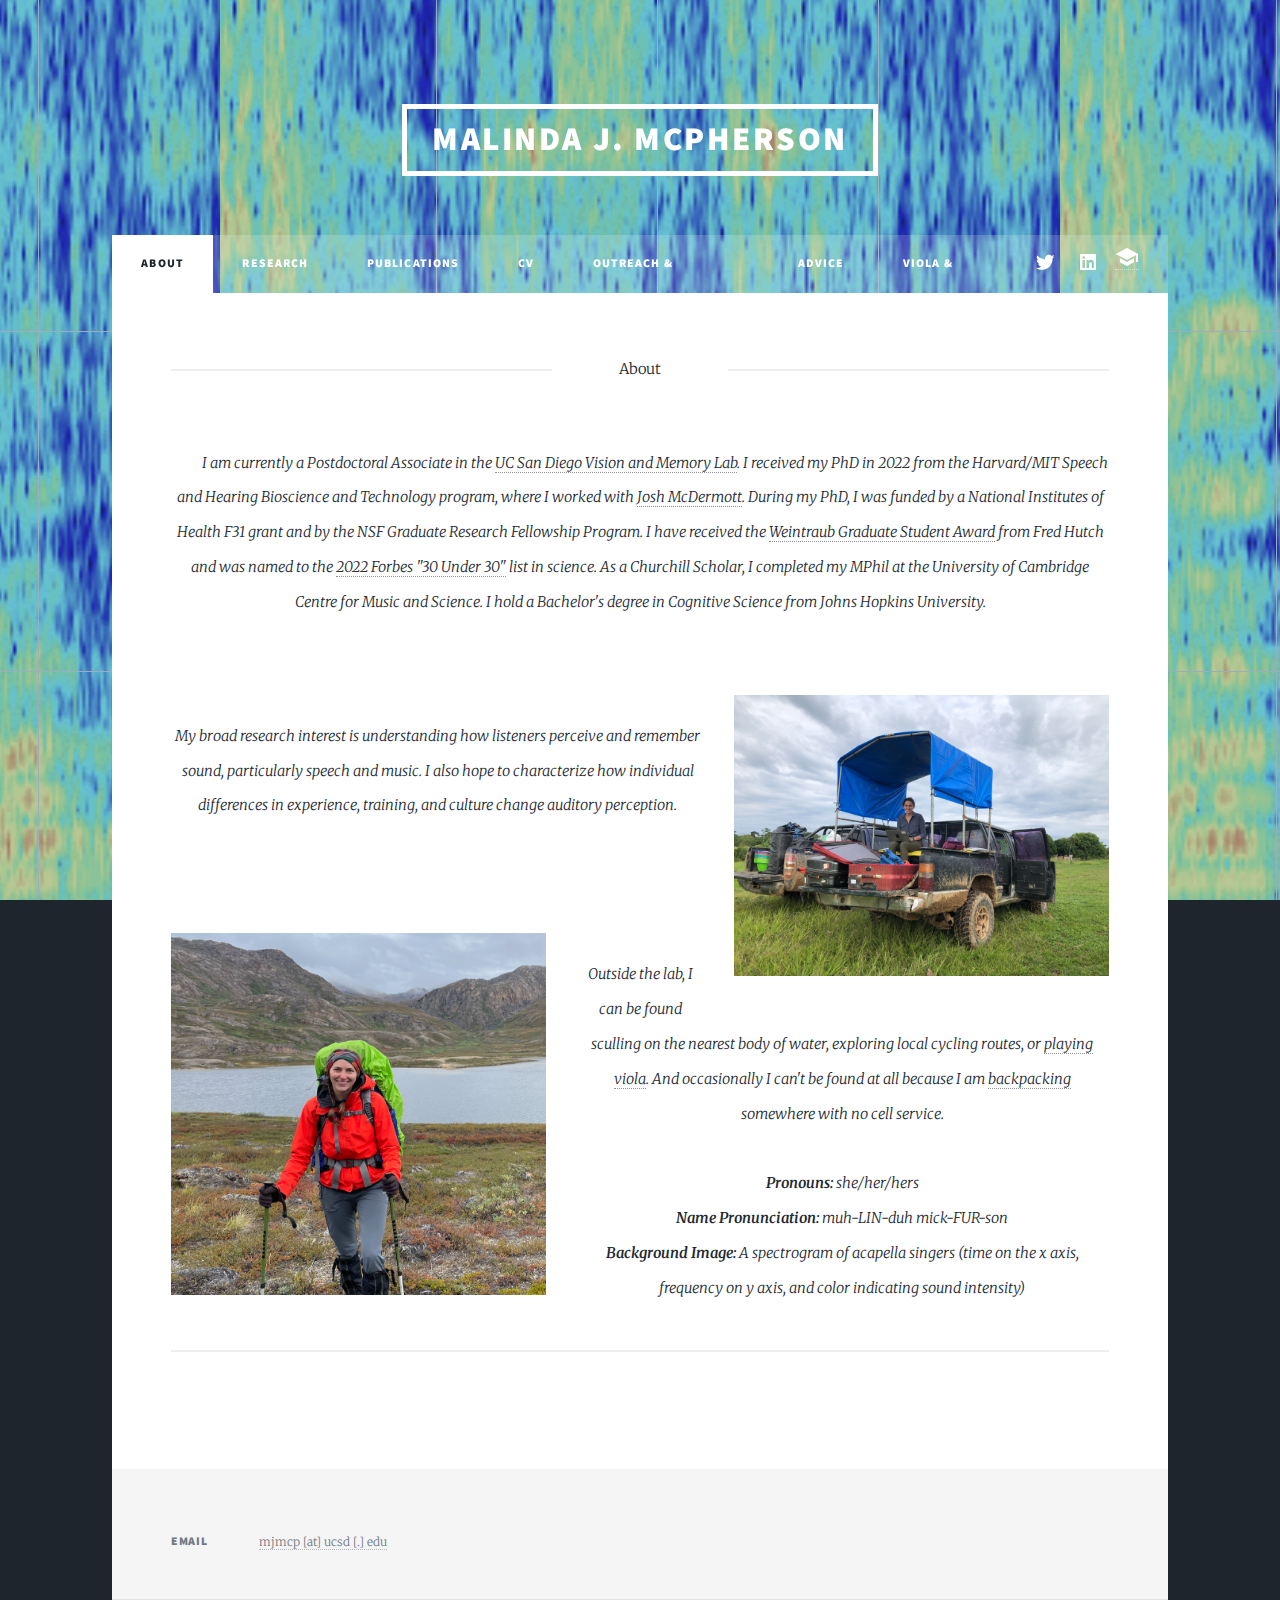
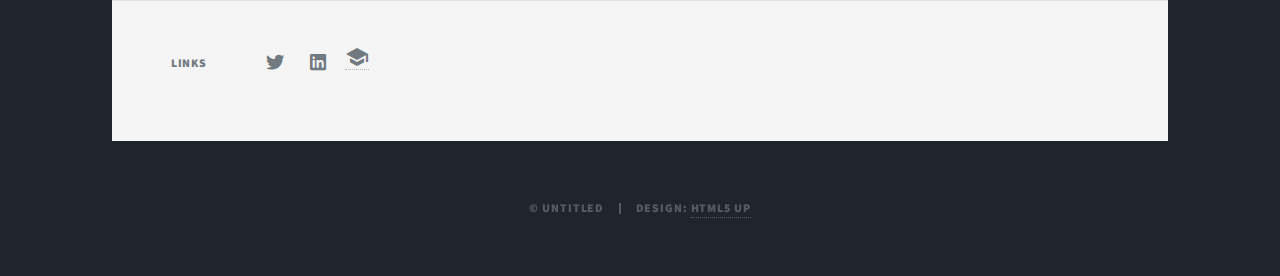
==== commit c1e30462: "Update index.html" ====
--- a/index.html
+++ b/index.html
@@ -11,7 +11,7 @@
 		<meta name="viewport" content="width=device-width, initial-scale=1, user-scalable=no" />
 		<link rel="stylesheet" href="assets/css/main.css" />
 		<noscript><link rel="stylesheet" href="assets/css/noscript.css" /></noscript>
-		 <link rel="icon" type="image/x-icon" href="/favicon.ico"/>
+		 <link rel="icon" type="image/x-icon" href="images/favicon-32x32.png" />
 		<meta name="viewport" content="width=device-width, initial-scale=1">
 <link href="https://fonts.googleapis.com/icon?family=Material+Icons" rel="stylesheet">
 	</head>
@@ -129,7 +129,7 @@
 							</section> -->
 							<section>
 								<h3>Email</h3>
-								<p><a href="#">mjmcp [at] mit [.] edu</a></p>
+								<p><a href="#">mjmcp [at] ucsd [.] edu</a></p>
 							</section>
 							<section>
 								<h3>Links</h3>
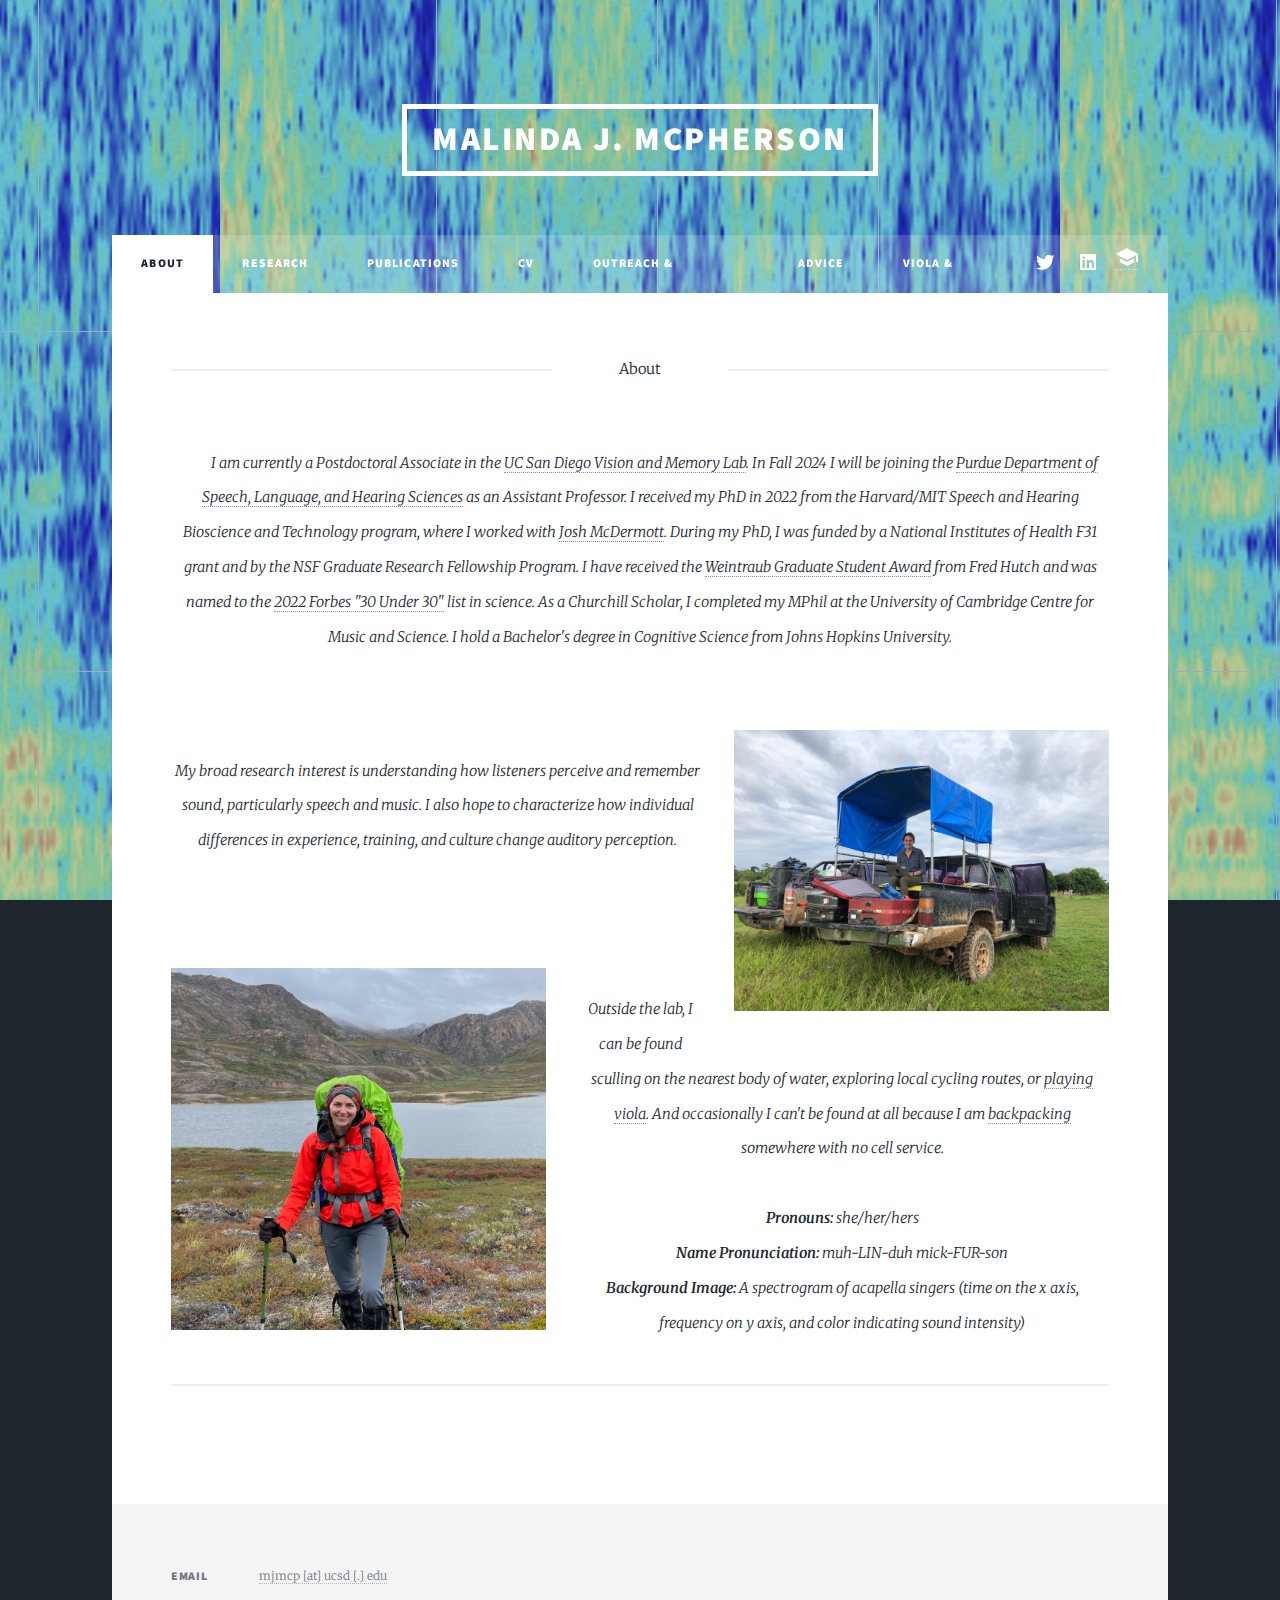
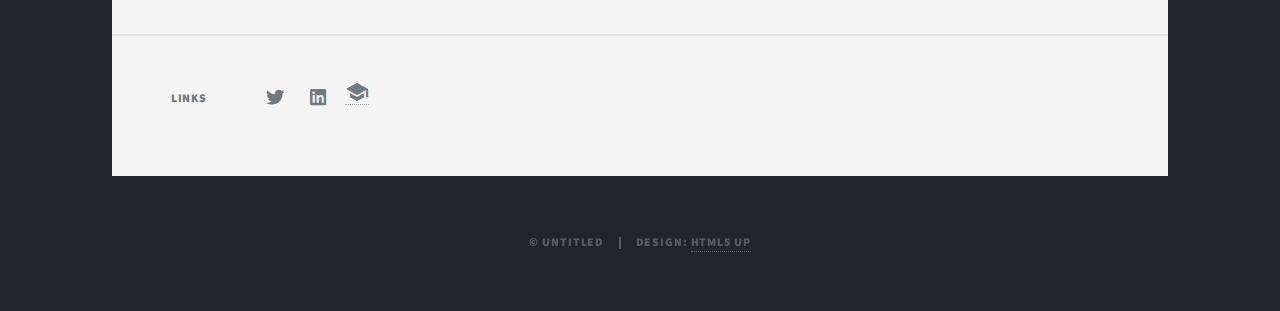
==== commit e4328fca: "Update index.html" ====
--- a/index.html
+++ b/index.html
@@ -63,7 +63,7 @@
 									<span class="date">About</span>
 						
 
-<p><span class="image left"><img src="https://imageio.forbes.com/specials-images/imageserve/6191e6ea2c04286531047632/0x0.jpg" alt="" /></span>  I am currently a Postdoctoral Associate in the <a href="https://bradylab.ucsd.edu/"> UC San Diego Vision and Memory Lab</a>. I received my PhD in 2022 from the Harvard/MIT Speech and Hearing Bioscience and Technology program, where I worked with <a href="https://mcdermottlab.mit.edu/" >Josh McDermott</a>. During my PhD, I was funded by a National Institutes of Health F31 grant and by the NSF Graduate Research Fellowship Program. I have received the <a href="
+<p><span class="image left"><img src="https://imageio.forbes.com/specials-images/imageserve/6191e6ea2c04286531047632/0x0.jpg" alt="" /></span>  I am currently a Postdoctoral Associate in the <a href="https://bradylab.ucsd.edu/"> UC San Diego Vision and Memory Lab</a>. In Fall 2024 I will be joining the <a href="https://hhs.purdue.edu/slhs/">Purdue Department of Speech, Language, and Hearing Sciences</a> as an Assistant Professor. I received my PhD in 2022 from the Harvard/MIT Speech and Hearing Bioscience and Technology program, where I worked with <a href="https://mcdermottlab.mit.edu/" >Josh McDermott</a>. During my PhD, I was funded by a National Institutes of Health F31 grant and by the NSF Graduate Research Fellowship Program. I have received the <a href="
 https://www.fredhutch.org/en/research/divisions/basic-sciences-division/weintraub-graduate-student-award.html?gclid=Cj0KCQjwio6XBhCMARIsAC0u9aFfVihyy6JVhM_J-ZXAPokF44Lh88xKuWOvXRa7j6eQ55IfFQcJ9gwaAkeOEALw_wcB" >Weintraub Graduate Student Award</a> from Fred Hutch and was named to the <a href="https://www.forbes.com/profile/malinda-mcpherson/" >2022 Forbes "30 Under 30"</a> list in science. As a Churchill Scholar, I completed my MPhil at the University of Cambridge Centre for Music and Science. I hold a Bachelor's degree in Cognitive Science from Johns Hopkins University.<br> <br></p>
 
 									
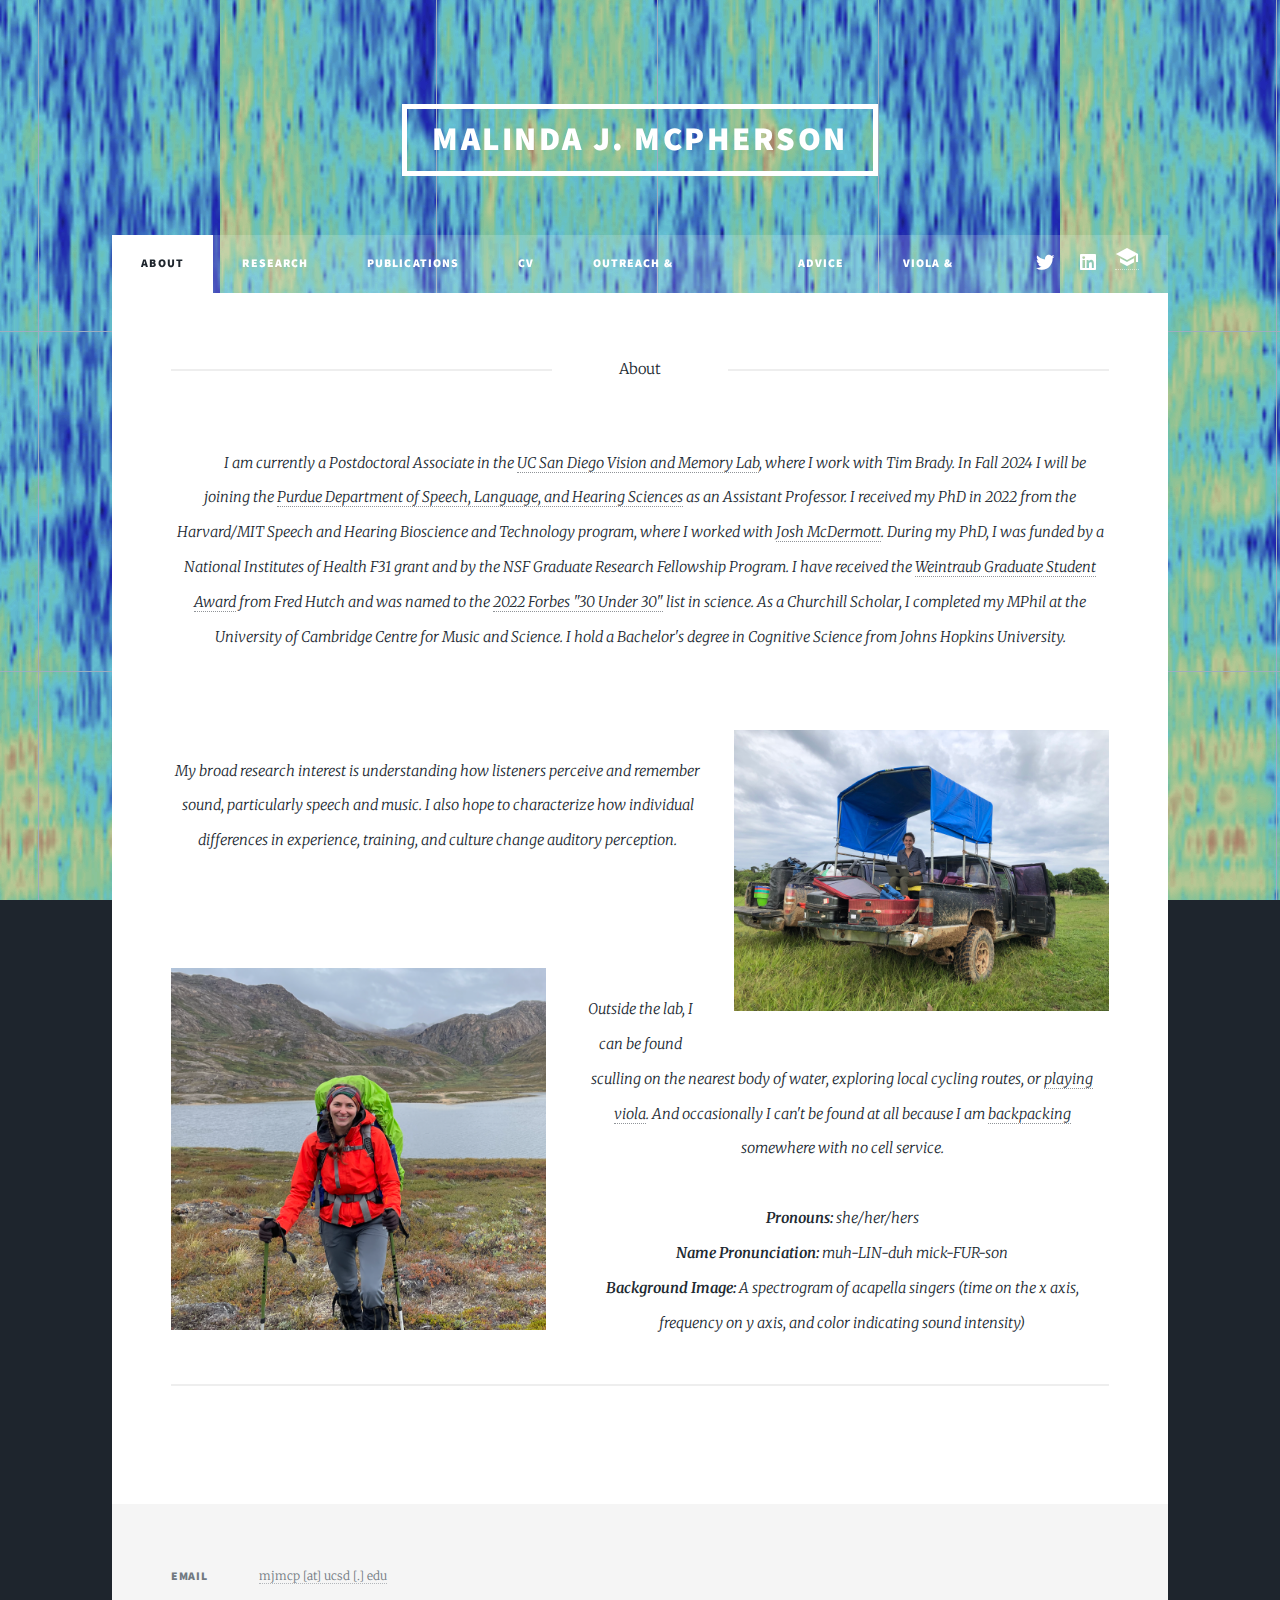
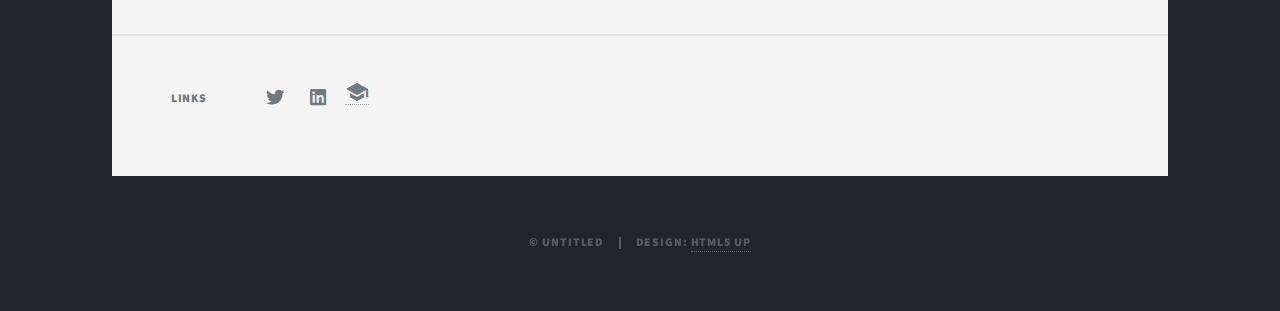
==== commit 659ab5d7: "Update index.html" ====
--- a/index.html
+++ b/index.html
@@ -23,7 +23,7 @@
 				<!-- Intro -->
 				<!--	<div id="intro"> -->
 				<!--		<h1>Malinda J. McPherson </h1> -->
-				<!--		<p>Postdoctoral Associate in the UC San Diego Department of Psychology </p> -->
+				<!--		<p>Postdoctoral Associate in the UC San Diego Department of Psychology</p> -->
 				<!--		<ul class="actions"> -->
 				<!--			<li><a href="#header" class="button icon solid solo fa-arrow-down scrolly">Continue</a></li> -->
 				<!--		</ul> -->
@@ -63,7 +63,7 @@
 									<span class="date">About</span>
 						
 
-<p><span class="image left"><img src="https://imageio.forbes.com/specials-images/imageserve/6191e6ea2c04286531047632/0x0.jpg" alt="" /></span>  I am currently a Postdoctoral Associate in the <a href="https://bradylab.ucsd.edu/"> UC San Diego Vision and Memory Lab</a>. In Fall 2024 I will be joining the <a href="https://hhs.purdue.edu/slhs/">Purdue Department of Speech, Language, and Hearing Sciences</a> as an Assistant Professor. I received my PhD in 2022 from the Harvard/MIT Speech and Hearing Bioscience and Technology program, where I worked with <a href="https://mcdermottlab.mit.edu/" >Josh McDermott</a>. During my PhD, I was funded by a National Institutes of Health F31 grant and by the NSF Graduate Research Fellowship Program. I have received the <a href="
+<p><span class="image left"><img src="https://imageio.forbes.com/specials-images/imageserve/6191e6ea2c04286531047632/0x0.jpg" alt="" /></span>  I am currently a Postdoctoral Associate in the <a href="https://bradylab.ucsd.edu/"> UC San Diego Vision and Memory Lab</a>, where I work with Tim Brady. In Fall 2024 I will be joining the <a href="https://hhs.purdue.edu/slhs/">Purdue Department of Speech, Language, and Hearing Sciences</a> as an Assistant Professor. I received my PhD in 2022 from the Harvard/MIT Speech and Hearing Bioscience and Technology program, where I worked with <a href="https://mcdermottlab.mit.edu/" >Josh McDermott</a>. During my PhD, I was funded by a National Institutes of Health F31 grant and by the NSF Graduate Research Fellowship Program. I have received the <a href="
 https://www.fredhutch.org/en/research/divisions/basic-sciences-division/weintraub-graduate-student-award.html?gclid=Cj0KCQjwio6XBhCMARIsAC0u9aFfVihyy6JVhM_J-ZXAPokF44Lh88xKuWOvXRa7j6eQ55IfFQcJ9gwaAkeOEALw_wcB" >Weintraub Graduate Student Award</a> from Fred Hutch and was named to the <a href="https://www.forbes.com/profile/malinda-mcpherson/" >2022 Forbes "30 Under 30"</a> list in science. As a Churchill Scholar, I completed my MPhil at the University of Cambridge Centre for Music and Science. I hold a Bachelor's degree in Cognitive Science from Johns Hopkins University.<br> <br></p>
 
 									
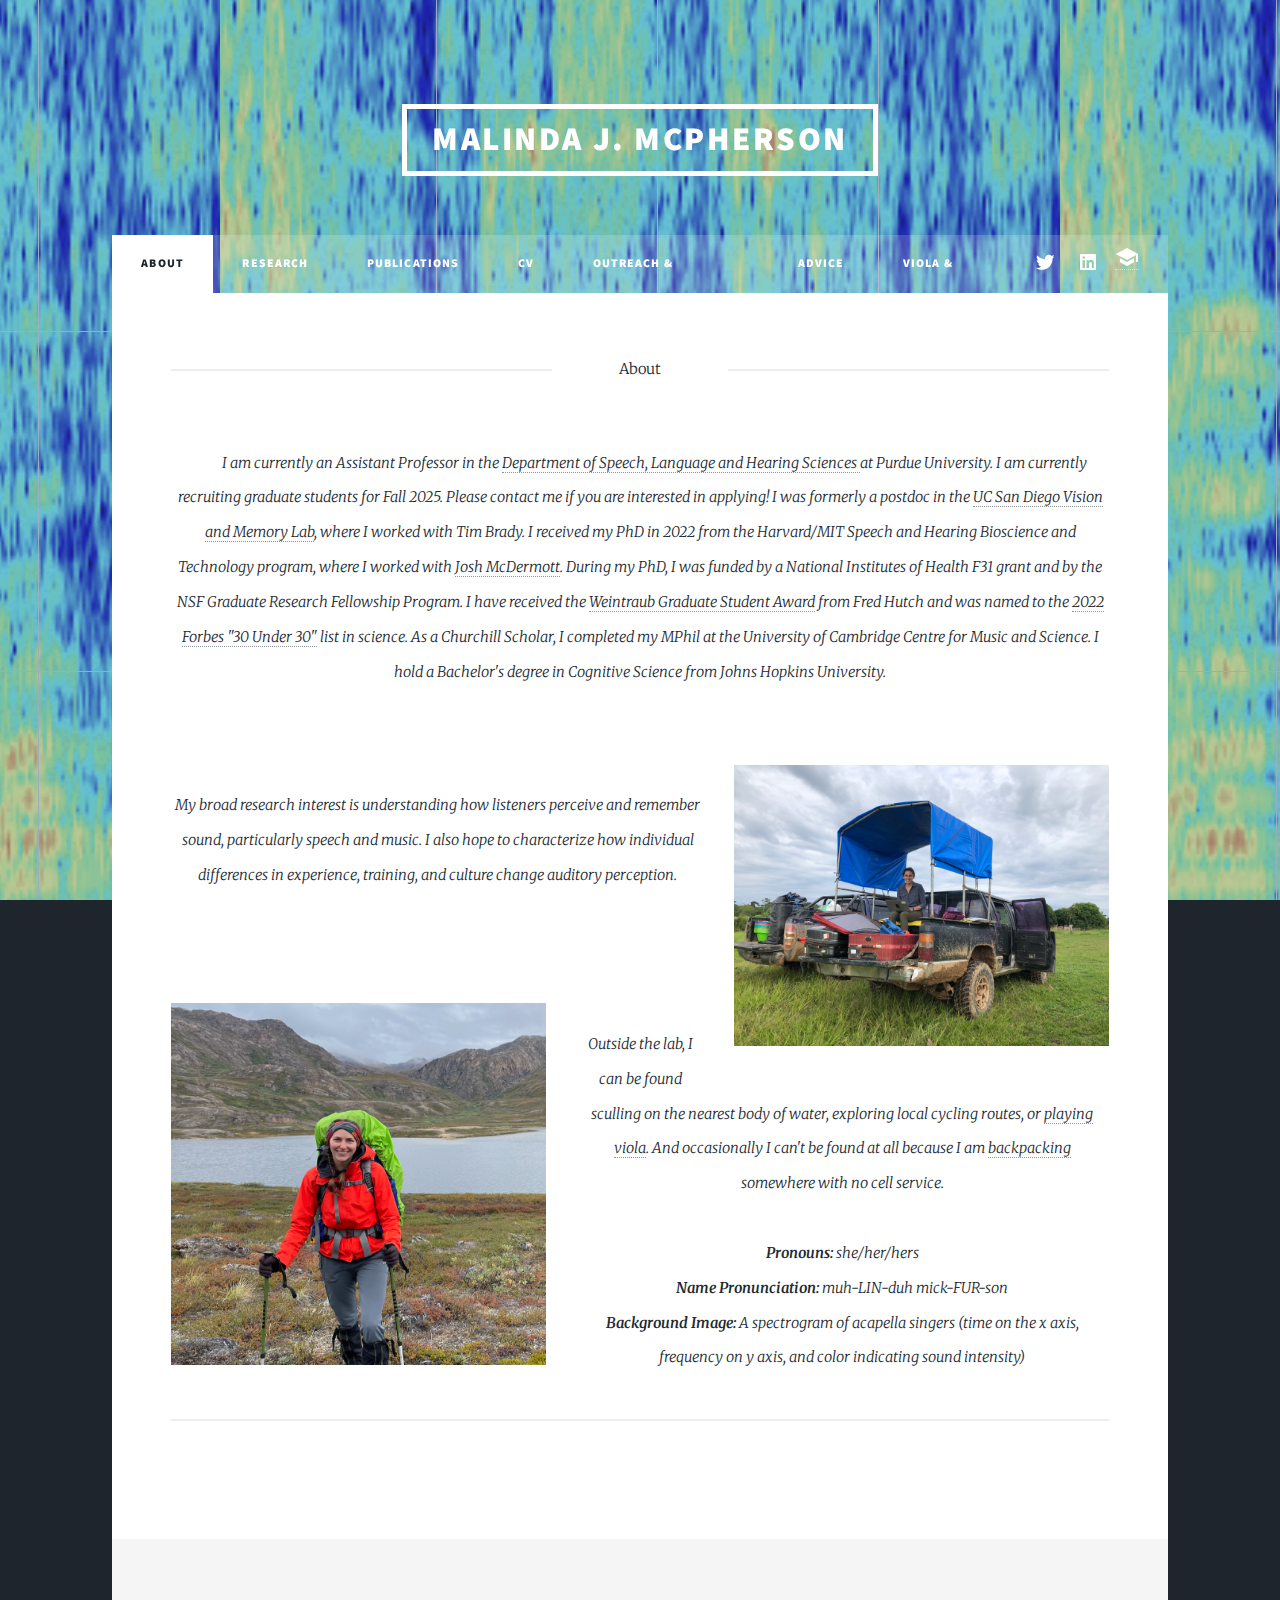
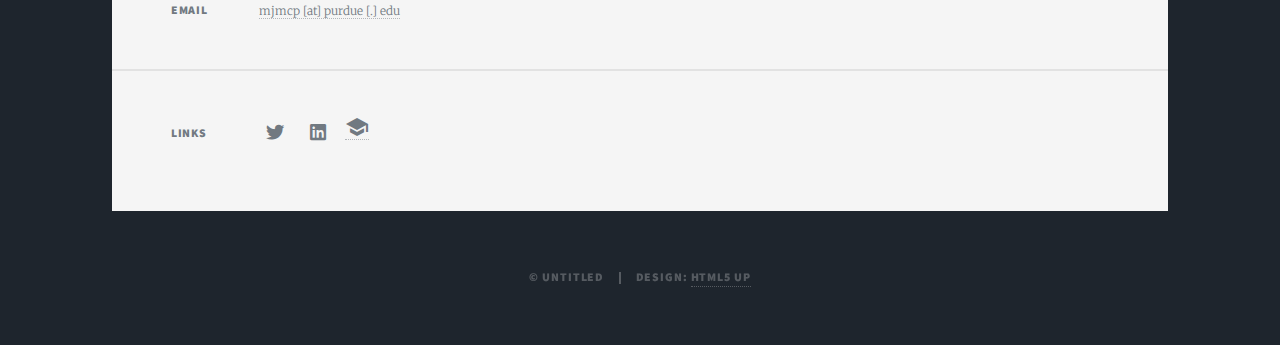
==== commit f069e74d: "Update index.html" ====
--- a/index.html
+++ b/index.html
@@ -23,7 +23,7 @@
 				<!-- Intro -->
 				<!--	<div id="intro"> -->
 				<!--		<h1>Malinda J. McPherson </h1> -->
-				<!--		<p>Postdoctoral Associate in the UC San Diego Department of Psychology</p> -->
+				<!--		<p>Assistant Professor in the Purdue University Speech, Language, and Hearing Sciences Department</p> -->
 				<!--		<ul class="actions"> -->
 				<!--			<li><a href="#header" class="button icon solid solo fa-arrow-down scrolly">Continue</a></li> -->
 				<!--		</ul> -->
@@ -63,7 +63,7 @@
 									<span class="date">About</span>
 						
 
-<p><span class="image left"><img src="https://imageio.forbes.com/specials-images/imageserve/6191e6ea2c04286531047632/0x0.jpg" alt="" /></span>  I am currently a Postdoctoral Associate in the <a href="https://bradylab.ucsd.edu/"> UC San Diego Vision and Memory Lab</a>, where I work with Tim Brady. In Fall 2024 I will be joining the <a href="https://hhs.purdue.edu/slhs/">Purdue Department of Speech, Language, and Hearing Sciences</a> as an Assistant Professor. I received my PhD in 2022 from the Harvard/MIT Speech and Hearing Bioscience and Technology program, where I worked with <a href="https://mcdermottlab.mit.edu/" >Josh McDermott</a>. During my PhD, I was funded by a National Institutes of Health F31 grant and by the NSF Graduate Research Fellowship Program. I have received the <a href="
+<p><span class="image left"><img src="https://imageio.forbes.com/specials-images/imageserve/6191e6ea2c04286531047632/0x0.jpg" alt="" /></span>  I am currently an Assistant Professor in the <a href="https://hhs.purdue.edu/slhs/"> Department of Speech, Language and Hearing Sciences </a> at Purdue University. I am currently recruiting graduate students for Fall 2025. Please contact me if you are interested in applying!  I was formerly a postdoc in the <a href="https://bradylab.ucsd.edu/"> UC San Diego Vision and Memory Lab</a>, where I worked with Tim Brady. I received my PhD in 2022 from the Harvard/MIT Speech and Hearing Bioscience and Technology program, where I worked with <a href="https://mcdermottlab.mit.edu/" >Josh McDermott</a>. During my PhD, I was funded by a National Institutes of Health F31 grant and by the NSF Graduate Research Fellowship Program. I have received the <a href="
 https://www.fredhutch.org/en/research/divisions/basic-sciences-division/weintraub-graduate-student-award.html?gclid=Cj0KCQjwio6XBhCMARIsAC0u9aFfVihyy6JVhM_J-ZXAPokF44Lh88xKuWOvXRa7j6eQ55IfFQcJ9gwaAkeOEALw_wcB" >Weintraub Graduate Student Award</a> from Fred Hutch and was named to the <a href="https://www.forbes.com/profile/malinda-mcpherson/" >2022 Forbes "30 Under 30"</a> list in science. As a Churchill Scholar, I completed my MPhil at the University of Cambridge Centre for Music and Science. I hold a Bachelor's degree in Cognitive Science from Johns Hopkins University.<br> <br></p>
 
 									
@@ -129,7 +129,7 @@
 							</section> -->
 							<section>
 								<h3>Email</h3>
-								<p><a href="#">mjmcp [at] ucsd [.] edu</a></p>
+								<p><a href="#">mjmcp [at] purdue [.] edu</a></p>
 							</section>
 							<section>
 								<h3>Links</h3>
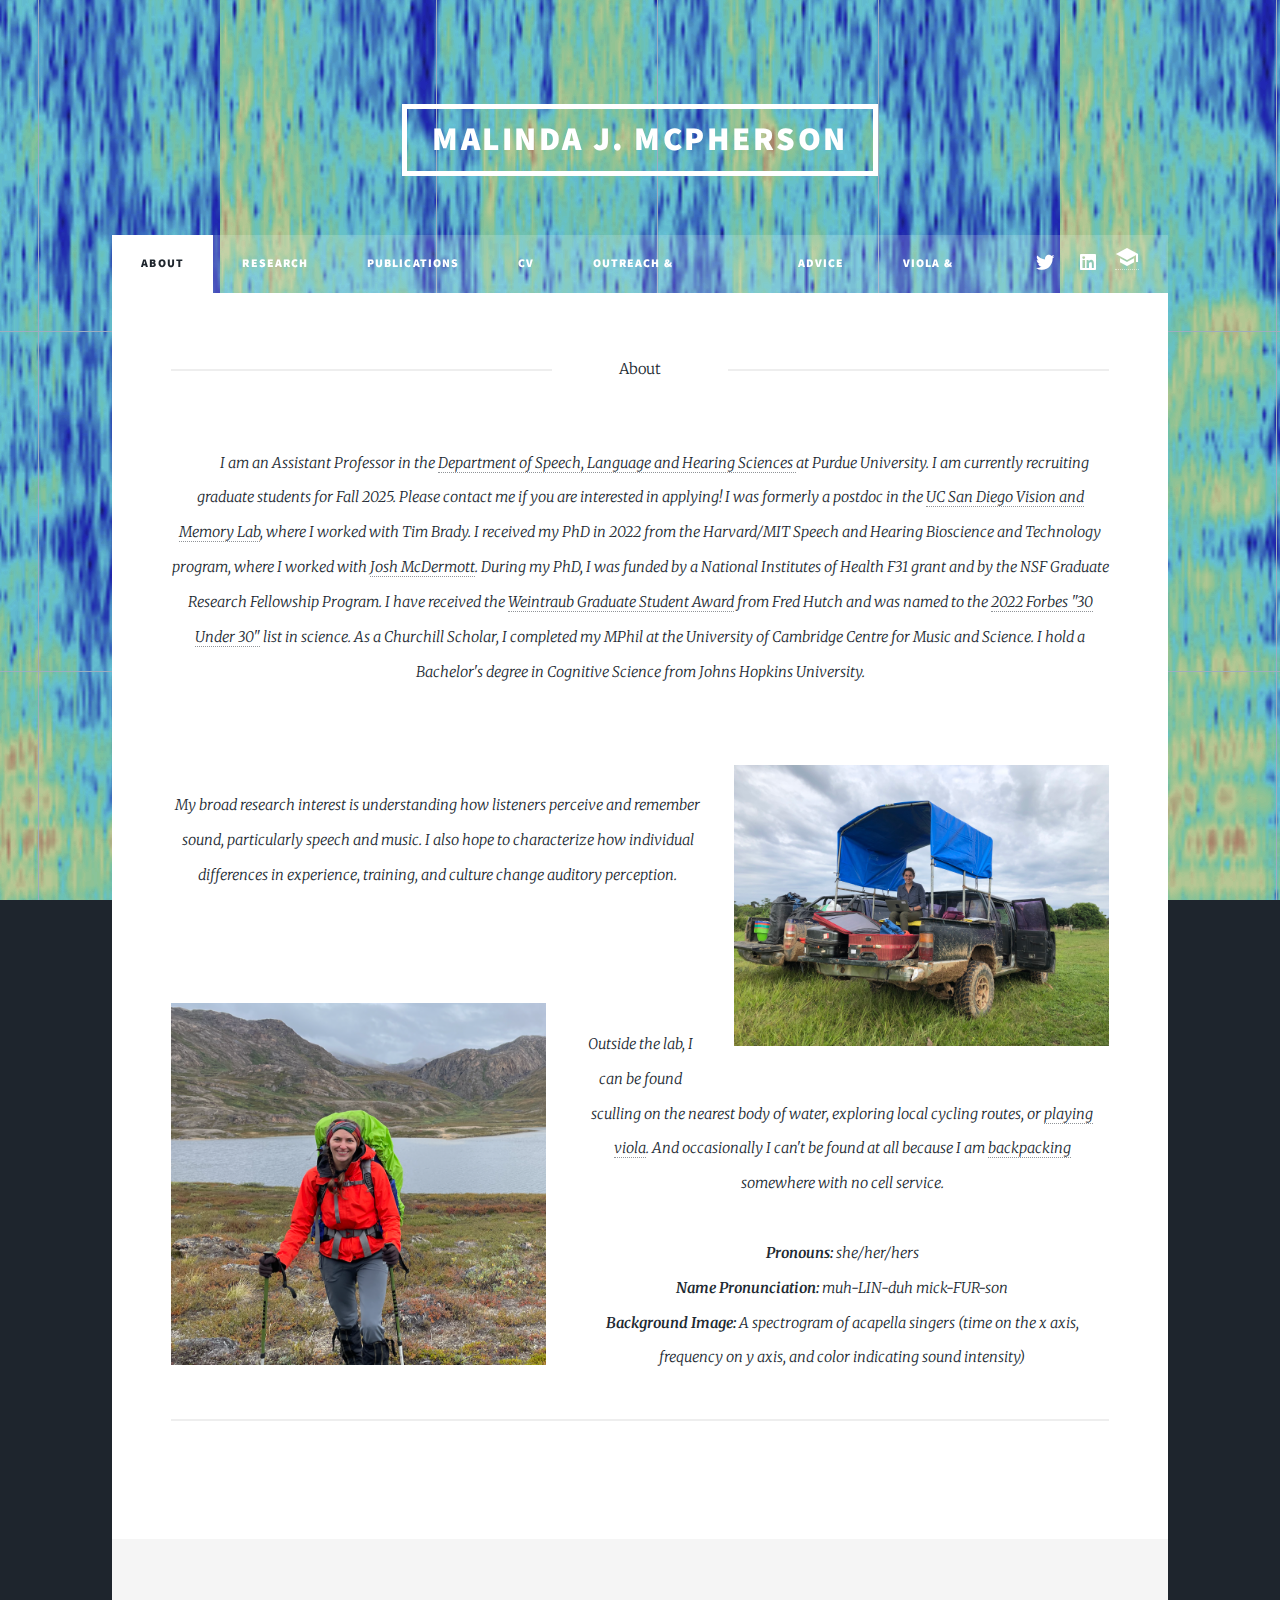
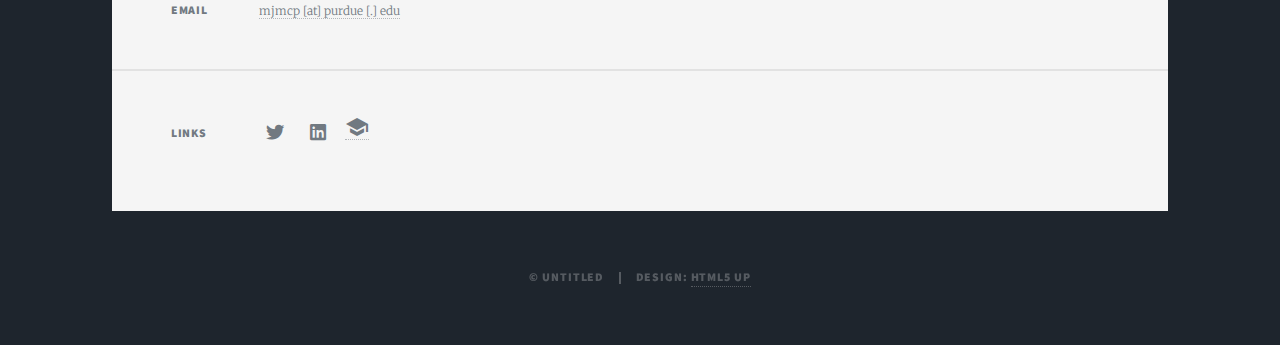
==== commit 49f8f49a: "Update index.html" ====
--- a/index.html
+++ b/index.html
@@ -63,7 +63,7 @@
 									<span class="date">About</span>
 						
 
-<p><span class="image left"><img src="https://imageio.forbes.com/specials-images/imageserve/6191e6ea2c04286531047632/0x0.jpg" alt="" /></span>  I am currently an Assistant Professor in the <a href="https://hhs.purdue.edu/slhs/"> Department of Speech, Language and Hearing Sciences </a> at Purdue University. I am currently recruiting graduate students for Fall 2025. Please contact me if you are interested in applying!  I was formerly a postdoc in the <a href="https://bradylab.ucsd.edu/"> UC San Diego Vision and Memory Lab</a>, where I worked with Tim Brady. I received my PhD in 2022 from the Harvard/MIT Speech and Hearing Bioscience and Technology program, where I worked with <a href="https://mcdermottlab.mit.edu/" >Josh McDermott</a>. During my PhD, I was funded by a National Institutes of Health F31 grant and by the NSF Graduate Research Fellowship Program. I have received the <a href="
+<p><span class="image left"><img src="https://imageio.forbes.com/specials-images/imageserve/6191e6ea2c04286531047632/0x0.jpg" alt="" /></span>  I am an Assistant Professor in the <a href="https://hhs.purdue.edu/slhs/"> Department of Speech, Language and Hearing Sciences </a> at Purdue University. I am currently recruiting graduate students for Fall 2025. Please contact me if you are interested in applying!  I was formerly a postdoc in the <a href="https://bradylab.ucsd.edu/"> UC San Diego Vision and Memory Lab</a>, where I worked with Tim Brady. I received my PhD in 2022 from the Harvard/MIT Speech and Hearing Bioscience and Technology program, where I worked with <a href="https://mcdermottlab.mit.edu/" >Josh McDermott</a>. During my PhD, I was funded by a National Institutes of Health F31 grant and by the NSF Graduate Research Fellowship Program. I have received the <a href="
 https://www.fredhutch.org/en/research/divisions/basic-sciences-division/weintraub-graduate-student-award.html?gclid=Cj0KCQjwio6XBhCMARIsAC0u9aFfVihyy6JVhM_J-ZXAPokF44Lh88xKuWOvXRa7j6eQ55IfFQcJ9gwaAkeOEALw_wcB" >Weintraub Graduate Student Award</a> from Fred Hutch and was named to the <a href="https://www.forbes.com/profile/malinda-mcpherson/" >2022 Forbes "30 Under 30"</a> list in science. As a Churchill Scholar, I completed my MPhil at the University of Cambridge Centre for Music and Science. I hold a Bachelor's degree in Cognitive Science from Johns Hopkins University.<br> <br></p>
 
 									
